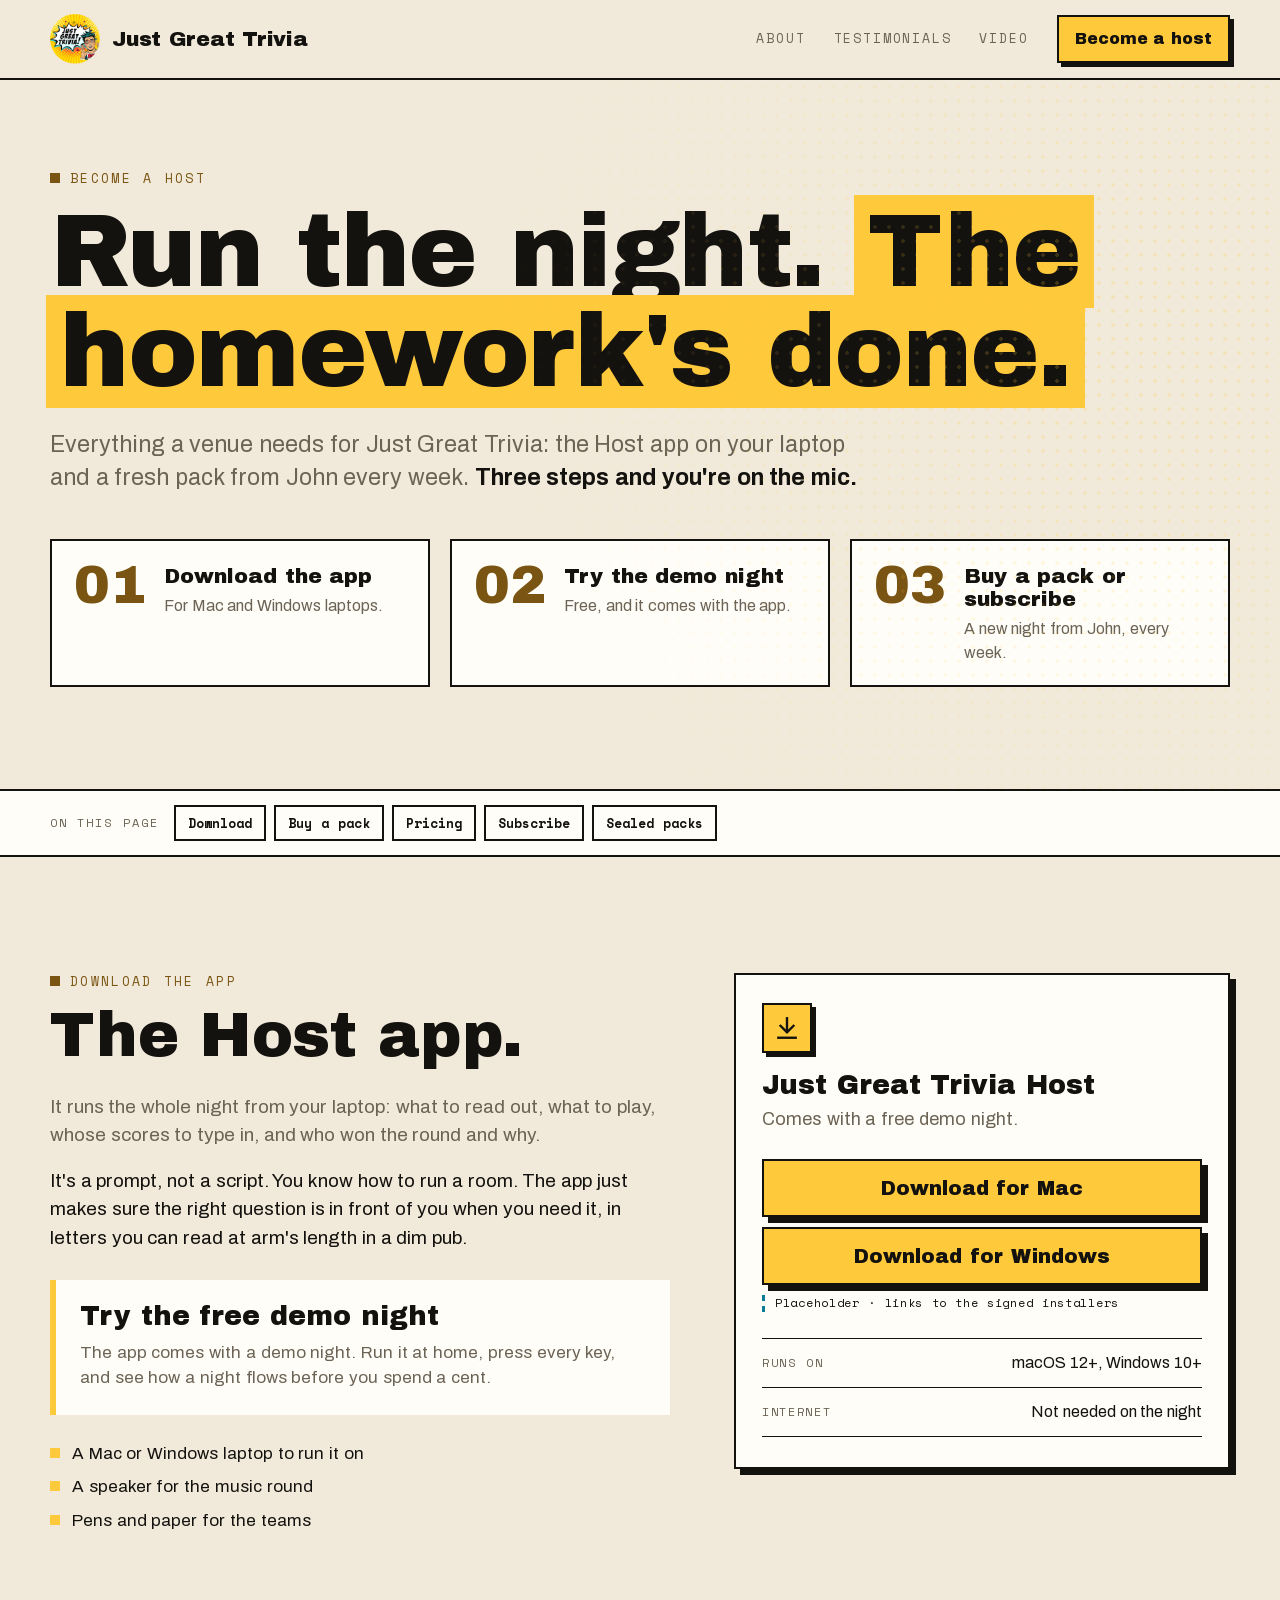
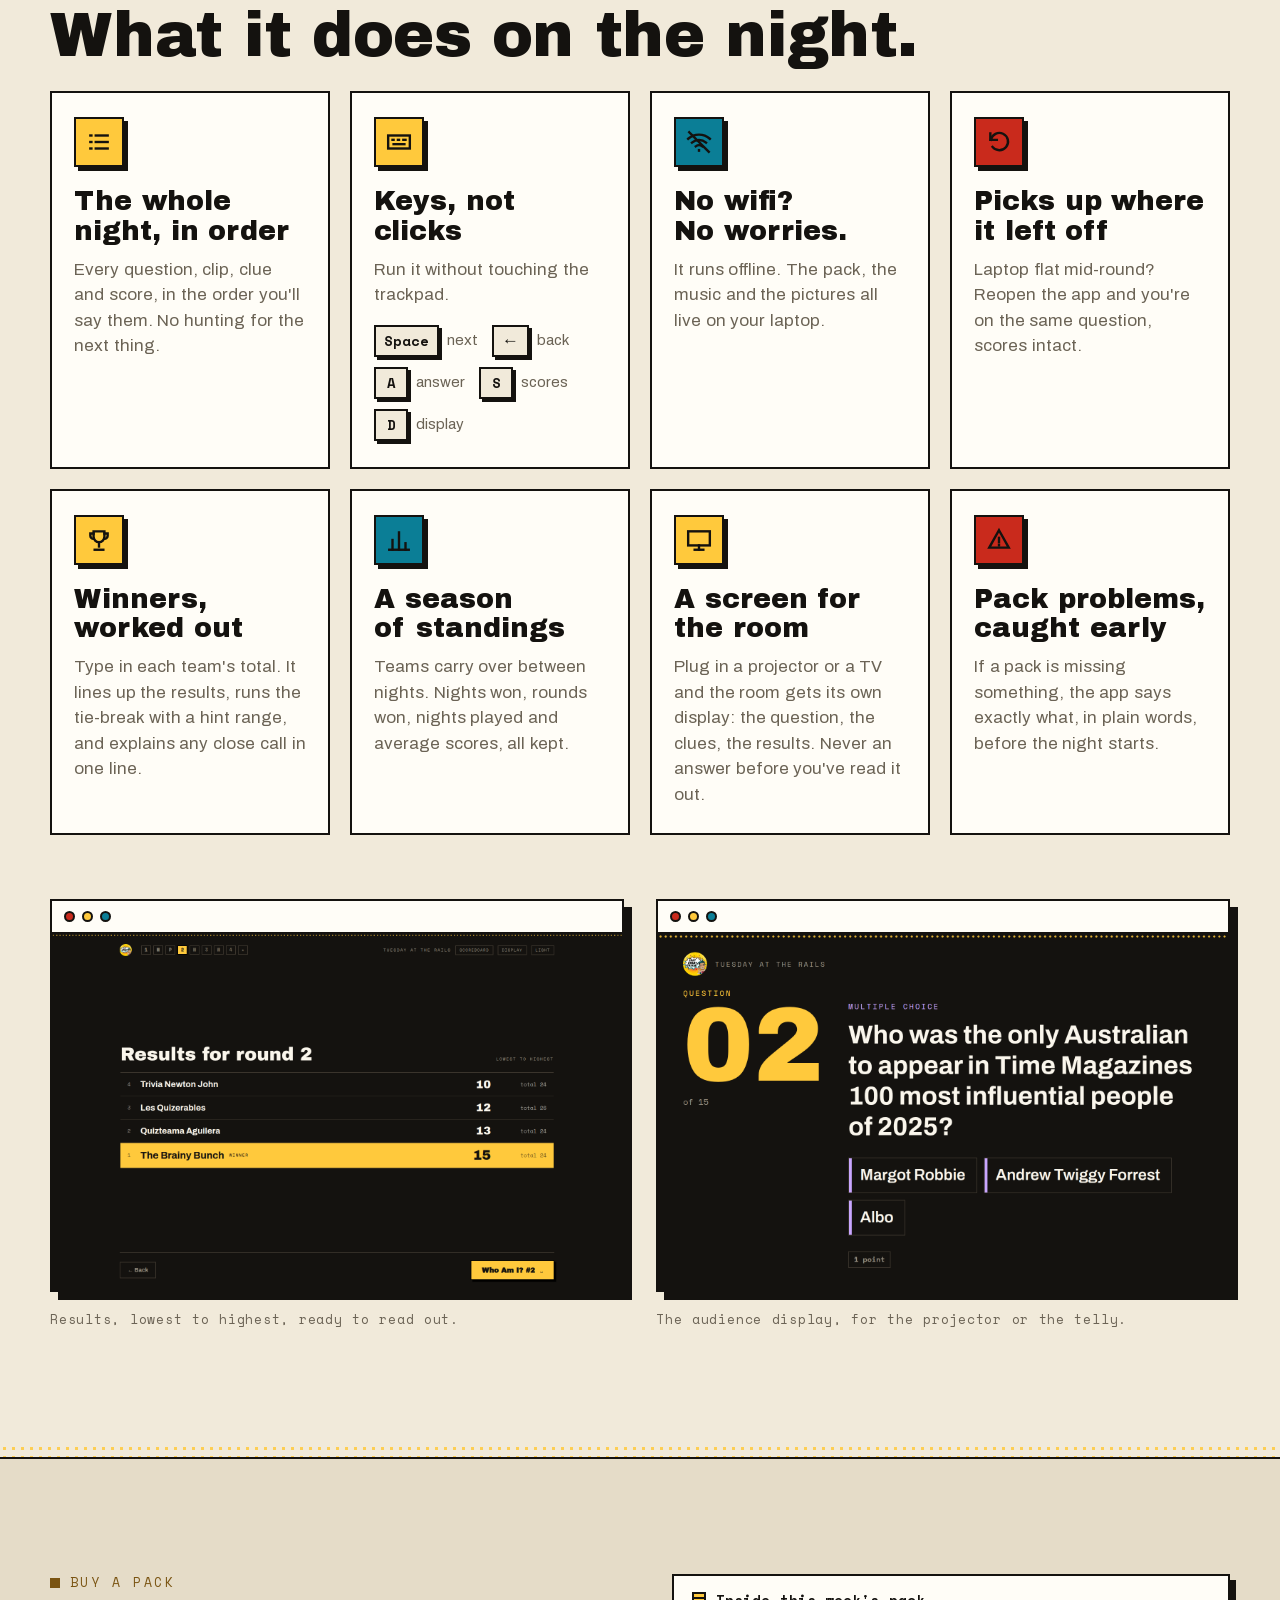
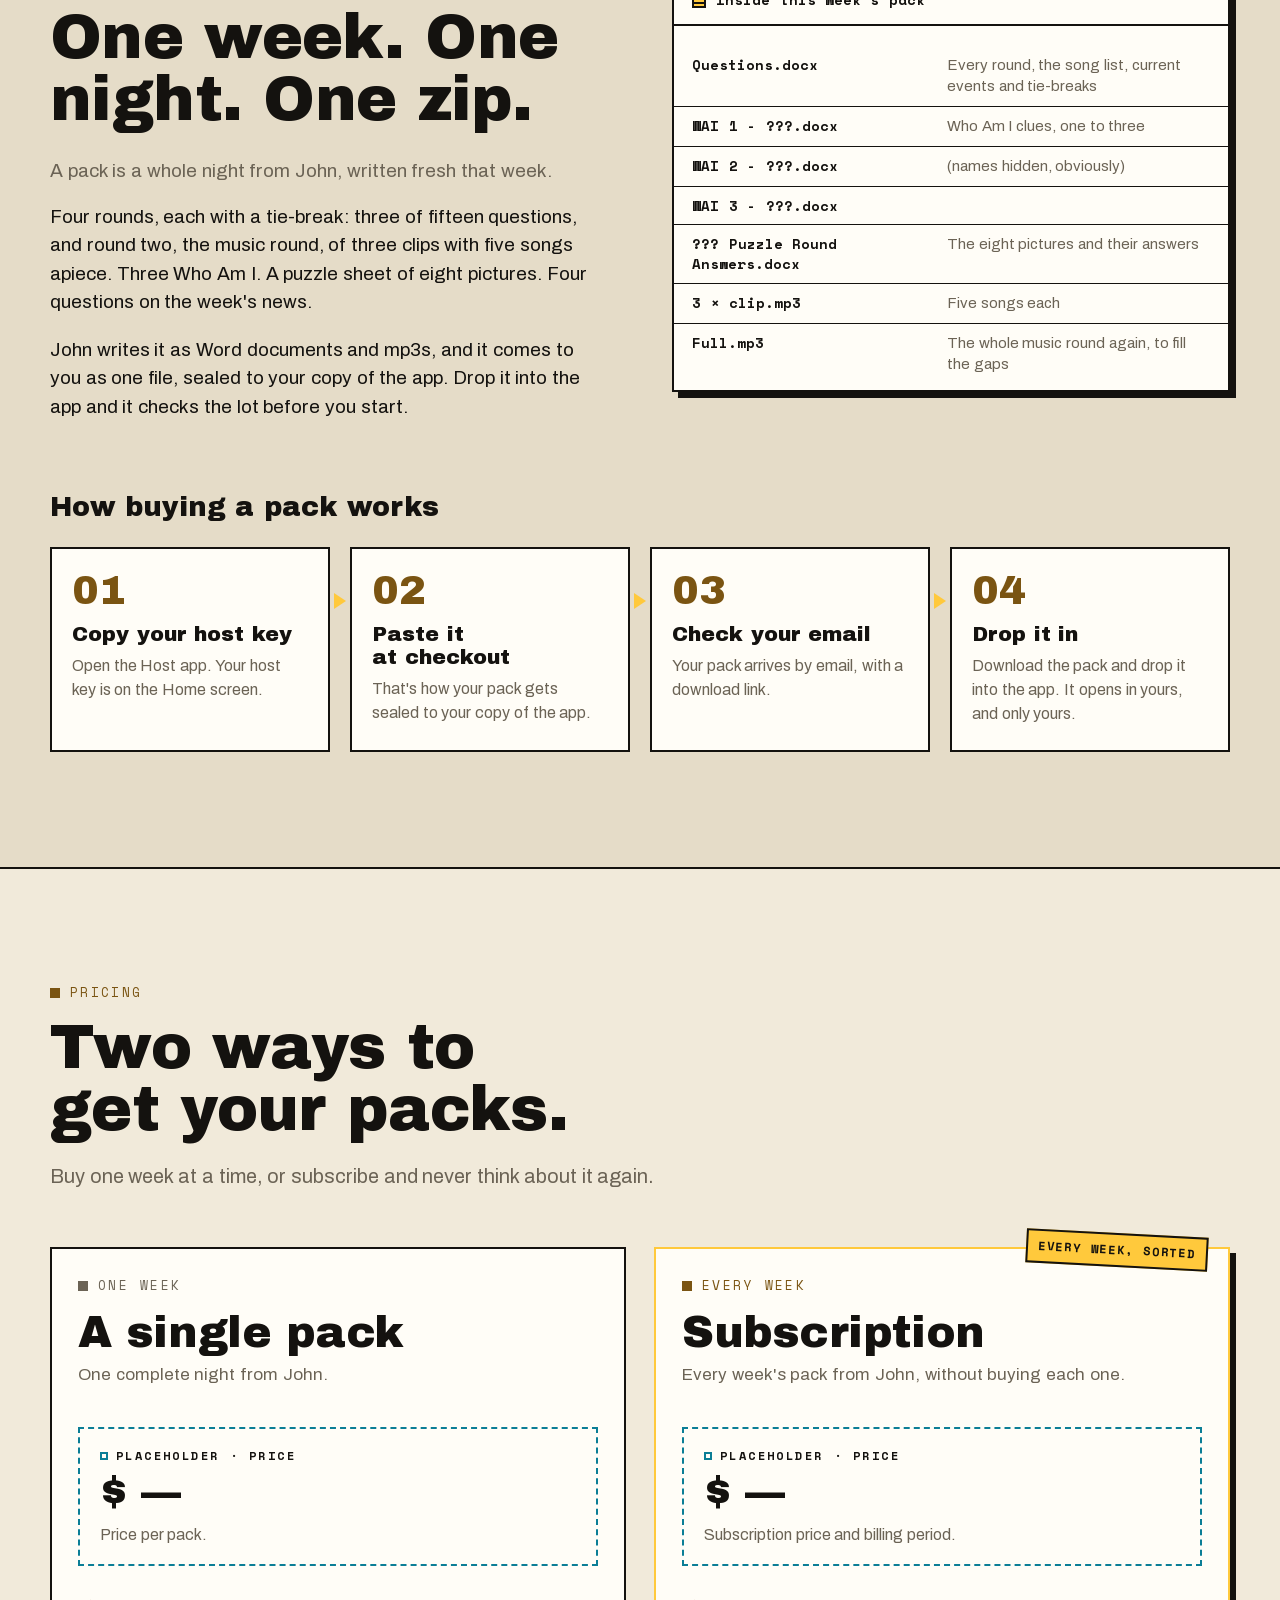
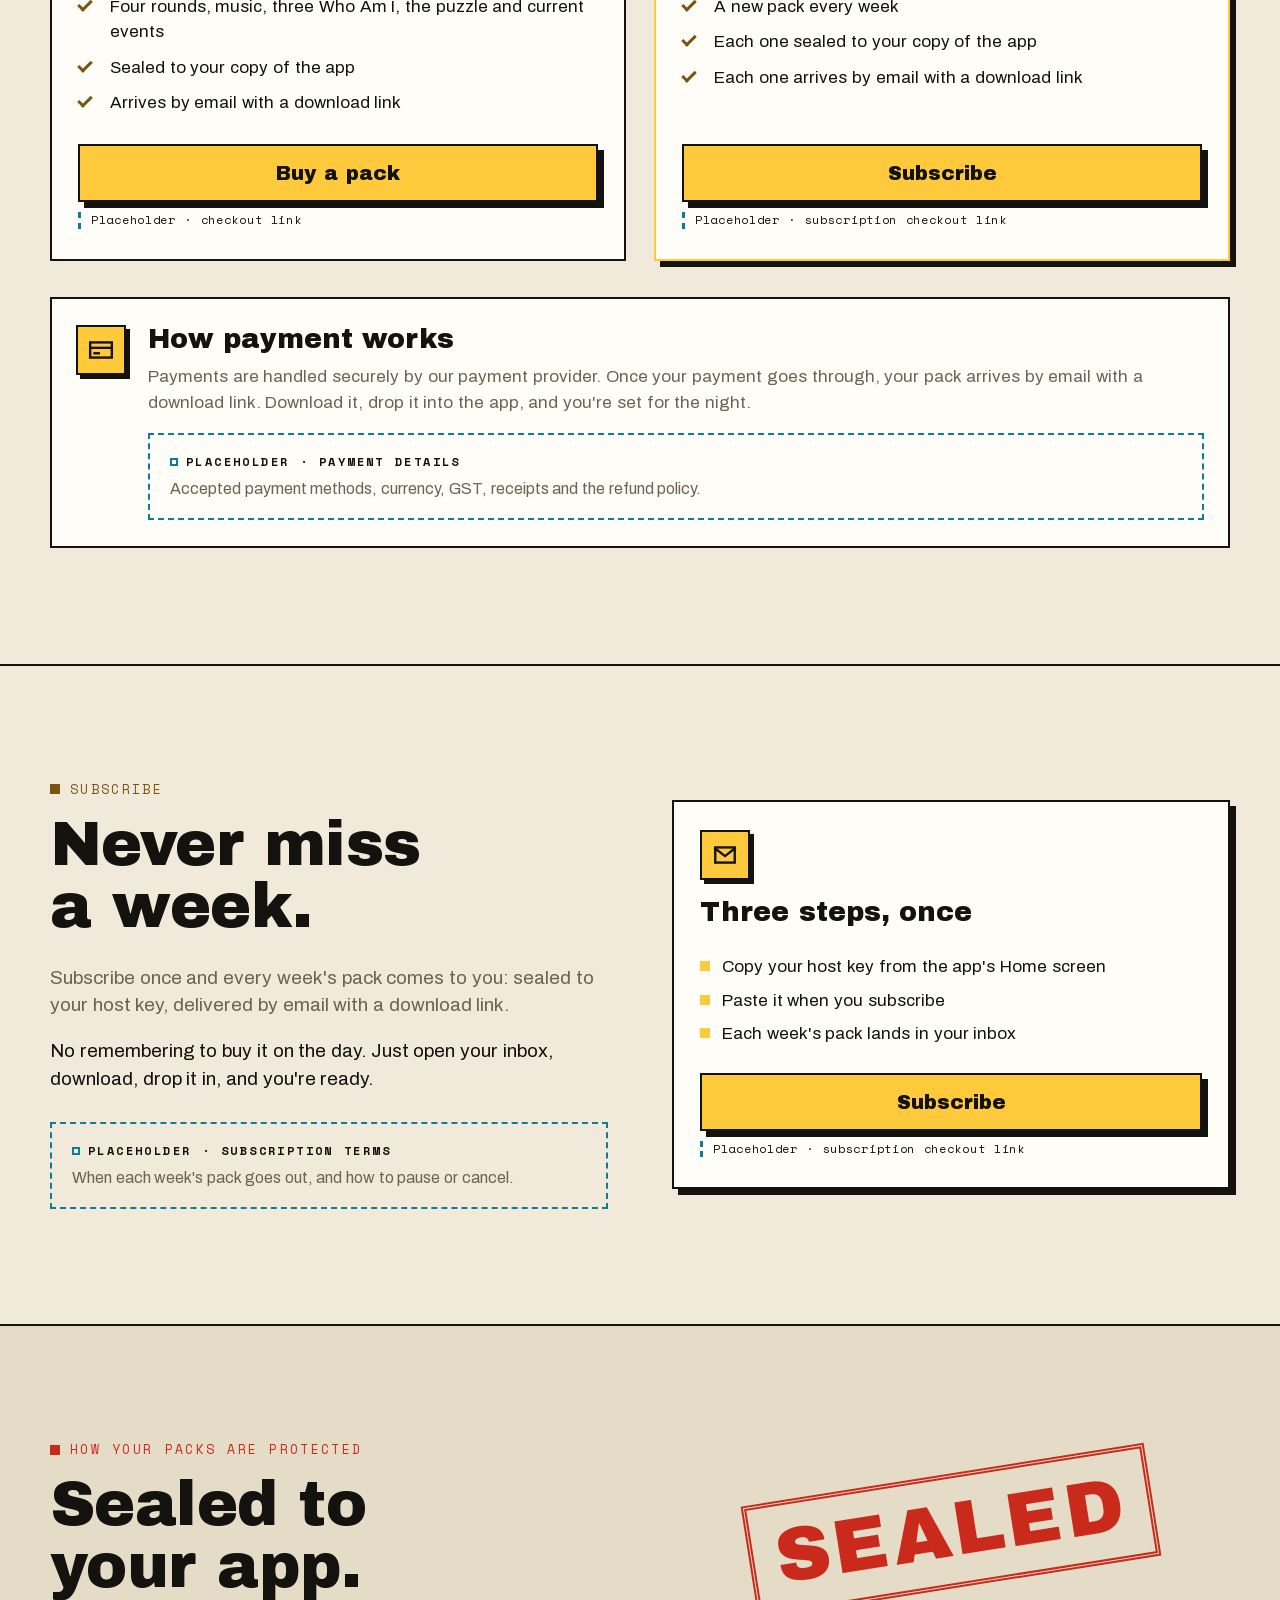
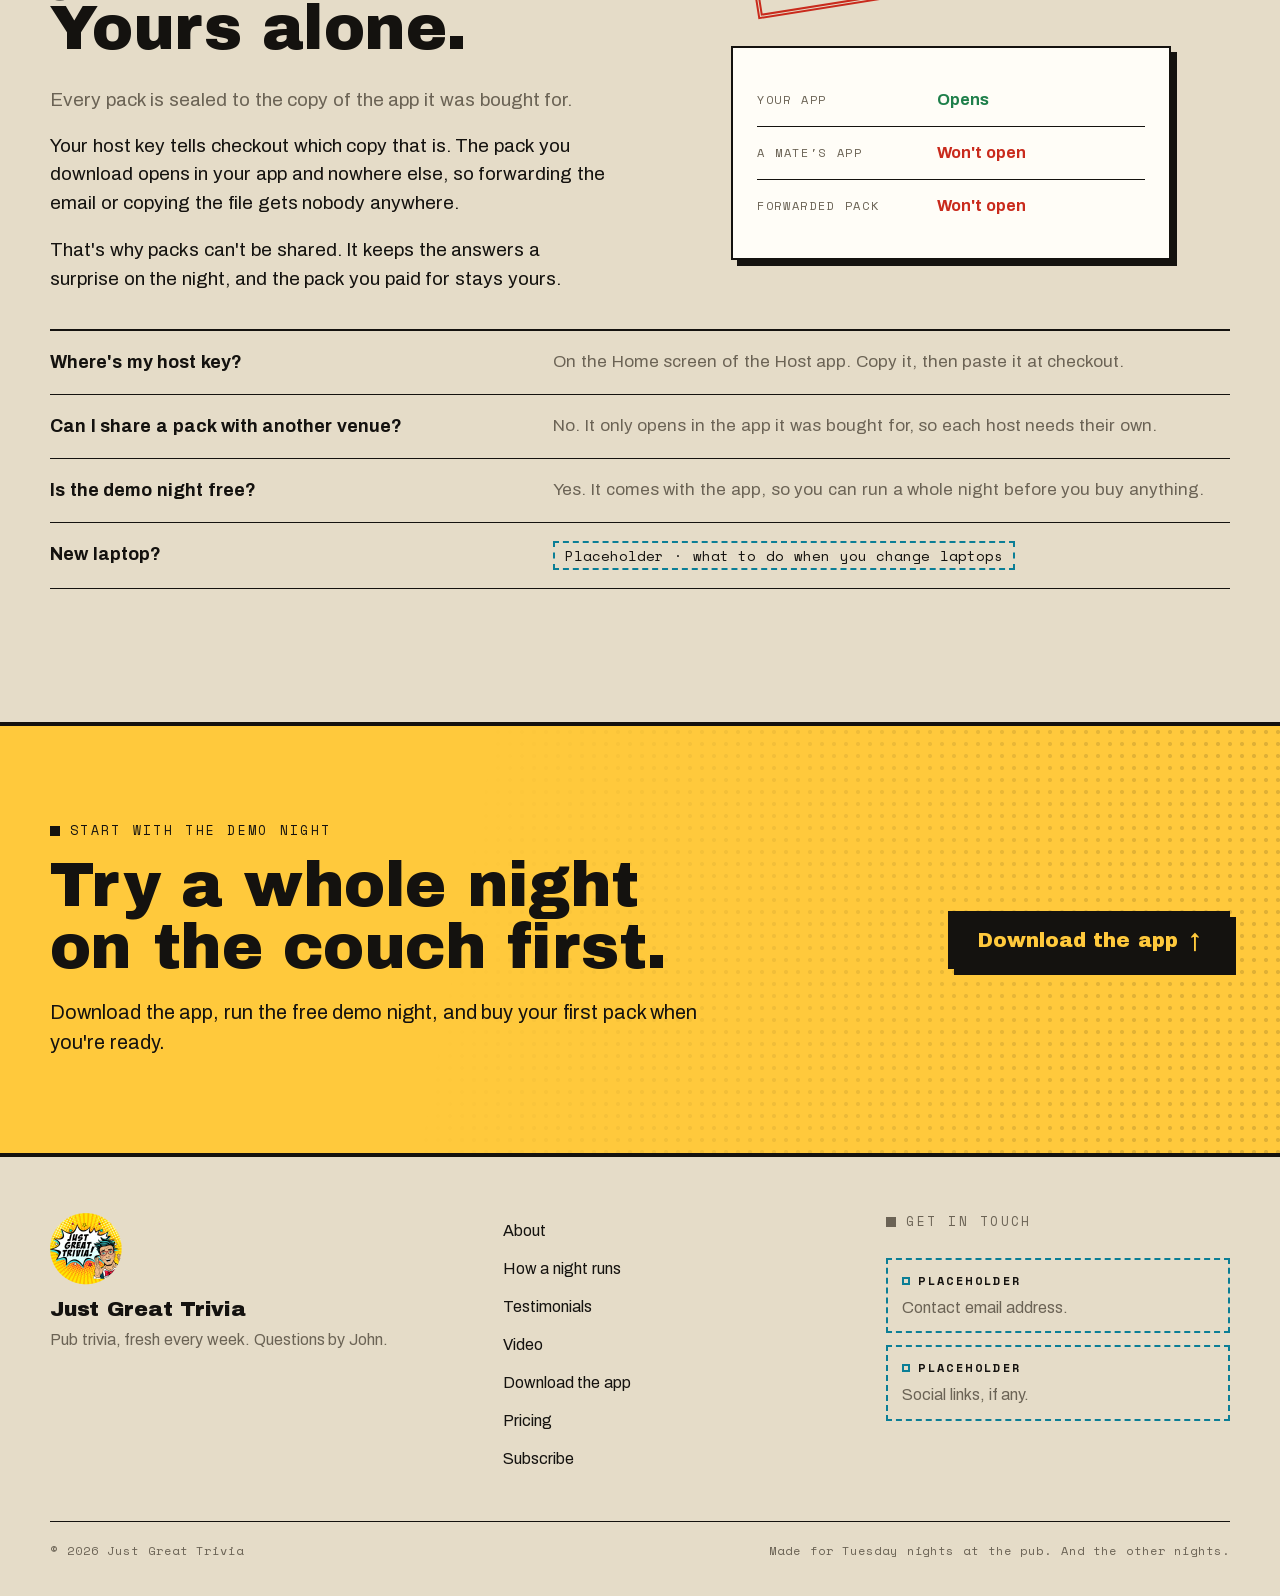
==== host/index.html @ de894f27 "Website preview from jgt-host 83c07eb" ====
<!doctype html>
<html lang="en-AU">
<head>
  <meta charset="utf-8">
  <meta name="viewport" content="width=device-width, initial-scale=1">
  <title>Become a host · Just Great Trivia</title>
  <meta name="description" content="Run Just Great Trivia at your venue. Download the Host app, try the free demo night, then buy a weekly pack or subscribe. Packs are sealed to your copy of the app.">
  <meta name="color-scheme" content="dark light">
  <meta name="theme-color" content="#14120F" media="(prefers-color-scheme: dark)">
  <meta name="theme-color" content="#F1EADA" media="(prefers-color-scheme: light)">
  <link rel="icon" href="/assets/favicon-32.png" type="image/png" sizes="32x32">
  <link rel="apple-touch-icon" href="/assets/apple-touch-icon.png">
  <link rel="preload" href="/assets/fonts/ArchivoBlack-400.woff2" as="font" type="font/woff2" crossorigin>
  <link rel="preload" href="/assets/fonts/Archivo-var.woff2" as="font" type="font/woff2" crossorigin>
  <link rel="stylesheet" href="/assets/site.css?v=1">
  <script src="/assets/site.js?v=1"></script>
  <!-- PLACEHOLDER: domain. Once the site has a domain, add <link rel="canonical" href="https://DOMAIN/host/"> and <meta property="og:url" content="https://DOMAIN/host/">, and make og:image an absolute URL. -->
  <meta property="og:type" content="website">
  <meta property="og:site_name" content="Just Great Trivia">
  <meta property="og:locale" content="en_AU">
  <meta property="og:title" content="Become a host · Just Great Trivia">
  <meta property="og:description" content="Download the Host app, try the free demo night, then buy a weekly pack or subscribe.">
  <meta property="og:image" content="/assets/og-card.png">
  <meta property="og:image:width" content="1200">
  <meta property="og:image:height" content="630">
  <meta property="og:image:alt" content="The Just Great Trivia roundel beside the words: Pub trivia, fresh every week.">
  <meta name="twitter:card" content="summary_large_image">
</head>
<body>
  <a class="skip" href="#main">Skip to content</a>

  <header class="site-header">
    <div class="wrap header-inner">
      <a class="brand" href="/" aria-label="Just Great Trivia, home">
        <img src="/assets/jgt-logo-144.png" width="50" height="50" alt="">
        <span class="brand__word">Just Great Trivia</span>
      </a>
      <button class="nav-toggle" type="button" aria-expanded="false" aria-controls="site-nav">
        <span class="nav-toggle__bars" aria-hidden="true"><span></span><span></span><span></span></span>
        Menu
      </button>
      <nav id="site-nav" class="site-nav" aria-label="Main">
        <ul>
          <li><a href="/#about">About</a></li>
          <li><a href="/#testimonials">Testimonials</a></li>
          <li><a href="/#video">Video</a></li>
          <li><a class="nav-cta" href="/host/" aria-current="page">Become a host</a></li>
        </ul>
      </nav>
    </div>
  </header>

  <main id="main">

    <!-- ── Hero ─────────────────────────────────────────────────────────────── -->
    <section class="hero" aria-labelledby="hero-title">
      <div class="wrap">
        <p class="kicker kicker--accent">Become a host</p>
        <h1 class="h1" id="hero-title">Run the night. <span class="hl">The homework's done.</span></h1>
        <p class="lede">Everything a venue needs for Just Great Trivia: the Host app on your laptop and a fresh pack from John every week. <strong>Three steps and you're on the mic.</strong></p>
        <ol class="steps">
          <li><a href="#download"><span class="steps__n" aria-hidden="true">01</span><span class="steps__t">Download the app</span><span class="steps__d">For Mac and Windows laptops.</span></a></li>
          <li><a href="#demo"><span class="steps__n" aria-hidden="true">02</span><span class="steps__t">Try the demo night</span><span class="steps__d">Free, and it comes with the app.</span></a></li>
          <li><a href="#buy"><span class="steps__n" aria-hidden="true">03</span><span class="steps__t">Buy a pack or subscribe</span><span class="steps__d">A new night from John, every week.</span></a></li>
        </ol>
      </div>
    </section>

    <nav class="subnav" aria-label="On this page">
      <div class="wrap">
        <ul>
          <li aria-hidden="true">On this page</li>
          <li><a href="#download">Download</a></li>
          <li><a href="#buy">Buy a pack</a></li>
          <li><a href="#pricing">Pricing</a></li>
          <li><a href="#subscribe">Subscribe</a></li>
          <li><a href="#protected">Sealed packs</a></li>
        </ul>
      </div>
    </nav>

    <!-- ── Download the app ─────────────────────────────────────────────────── -->
    <section class="section" id="download" aria-labelledby="download-title">
      <div class="wrap">
        <div class="split split--wide-left">
          <div>
            <p class="kicker kicker--accent">Download the app</p>
            <h2 class="h2" id="download-title">The Host app.</h2>
            <div class="prose">
              <p class="lede">It runs the whole night from your laptop: what to read out, what to play, whose scores to type in, and who won the round and why.</p>
              <p>It's a prompt, not a script. You know how to run a room. The app just makes sure the right question is in front of you when you need it, in letters you can read at arm's length in a dim pub.</p>
            </div>
            <div class="demo" id="demo">
              <h3 class="h3">Try the free demo night</h3>
              <p>The app comes with a demo night. Run it at home, press every key, and see how a night flows before you spend a cent.</p>
            </div>
            <ul class="needs" aria-label="What you'll need">
              <li>A Mac or Windows laptop to run it on</li>
              <li>A speaker for the music round</li>
              <li>Pens and paper for the teams</li>
            </ul>
          </div>

          <div class="dl-card frame frame--shadow">
            <span class="icon" aria-hidden="true"><svg viewBox="0 0 24 24"><path d="M12 3v12"/><path d="M6 10l6 6 6-6"/><path d="M4 21h16"/></svg></span>
            <h3 class="h3">Just Great Trivia Host</h3>
            <p class="muted">Comes with a free demo night.</p>
            <!-- PLACEHOLDER: download links. Point to the signed installers once they exist (follow-up issue #10). -->
            <div class="pending pending--block">
              <a class="btn btn--primary btn--block" href="#">Download for Mac</a>
              <a class="btn btn--primary btn--block" href="#">Download for Windows</a>
              <p class="pending__note">Placeholder · links to the signed installers</p>
            </div>
            <ul class="dl-meta">
              <li><span>Runs on</span><span>macOS 12+, Windows 10+</span></li>
              <li><span>Internet</span><span>Not needed on the night</span></li>
            </ul>
          </div>
        </div>

        <h3 class="h2 flow-title">What it does on the night.</h3>
        <ul class="cards">
          <li class="card">
            <span class="icon" aria-hidden="true"><svg viewBox="0 0 24 24"><path d="M9 6h11"/><path d="M9 12h11"/><path d="M9 18h11"/><path d="M4 6h1"/><path d="M4 12h1"/><path d="M4 18h1"/></svg></span>
            <h4 class="h3">The whole night, in order</h4>
            <p>Every question, clip, clue and score, in the order you'll say them. No hunting for the next thing.</p>
          </li>
          <li class="card">
            <span class="icon" aria-hidden="true"><svg viewBox="0 0 24 24"><rect x="2" y="6" width="20" height="12"/><path d="M6 10h1"/><path d="M11 10h1"/><path d="M16 10h2"/><path d="M7 14h10"/></svg></span>
            <h4 class="h3">Keys, not clicks</h4>
            <p>Run it without touching the trackpad.</p>
            <div class="keys">
              <span class="key"><kbd>Space</kbd> next</span>
              <span class="key"><kbd class="glyph">←</kbd> back</span>
              <span class="key"><kbd>A</kbd> answer</span>
              <span class="key"><kbd>S</kbd> scores</span>
              <span class="key"><kbd>D</kbd> display</span>
            </div>
          </li>
          <li class="card">
            <span class="icon icon--cool" aria-hidden="true"><svg viewBox="0 0 24 24"><path d="M2 9a15 15 0 0 1 20 0"/><path d="M5.5 12.5a10 10 0 0 1 13 0"/><path d="M9 16a5 5 0 0 1 6 0"/><path d="M12 19.5v.5"/><path d="M3 3l18 18"/></svg></span>
            <h4 class="h3">No wifi? No worries.</h4>
            <p>It runs offline. The pack, the music and the pictures all live on your laptop.</p>
          </li>
          <li class="card">
            <span class="icon icon--alarm" aria-hidden="true"><svg viewBox="0 0 24 24"><path d="M4 4v6h6"/><path d="M4.5 10A8 8 0 1 1 6 16.5"/></svg></span>
            <h4 class="h3">Picks up where it left off</h4>
            <p>Laptop flat mid-round? Reopen the app and you're on the same question, scores intact.</p>
          </li>
          <li class="card">
            <span class="icon" aria-hidden="true"><svg viewBox="0 0 24 24"><path d="M7 4h10v5a5 5 0 0 1-10 0V4z"/><path d="M7 6H4v2a3 3 0 0 0 3 3"/><path d="M17 6h3v2a3 3 0 0 1-3 3"/><path d="M12 14v4"/><path d="M8 21h8"/></svg></span>
            <h4 class="h3">Winners, worked out</h4>
            <p>Type in each team's total. It lines up the results, runs the tie-break with a hint range, and explains any close call in one line.</p>
          </li>
          <li class="card">
            <span class="icon icon--cool" aria-hidden="true"><svg viewBox="0 0 24 24"><path d="M3 21h18"/><path d="M6 21V12"/><path d="M12 21V5"/><path d="M18 21v-6"/></svg></span>
            <h4 class="h3">A season of standings</h4>
            <p>Teams carry over between nights. Nights won, rounds won, nights played and average scores, all kept.</p>
          </li>
          <li class="card">
            <span class="icon" aria-hidden="true"><svg viewBox="0 0 24 24"><rect x="2" y="4" width="20" height="13"/><path d="M8 21h8"/><path d="M12 17v4"/></svg></span>
            <h4 class="h3">A screen for the room</h4>
            <p>Plug in a projector or a TV and the room gets its own display: the question, the clues, the results. Never an answer before you've read it out.</p>
          </li>
          <li class="card">
            <span class="icon icon--alarm" aria-hidden="true"><svg viewBox="0 0 24 24"><path d="M12 3l9 16H3L12 3z"/><path d="M12 10v4"/><path d="M12 16.5v.5"/></svg></span>
            <h4 class="h3">Pack problems, caught early</h4>
            <p>If a pack is missing something, the app says exactly what, in plain words, before the night starts.</p>
          </li>
        </ul>

        <div class="shots">
          <figure class="shot">
            <div class="window">
              <div class="window__bar" aria-hidden="true"><span></span><span></span><span></span></div>
              <img src="/assets/screens/results.png" width="1600" height="1000" loading="lazy" alt="The Host app's results screen: every team from lowest score to highest, with the round winner highlighted.">
            </div>
            <figcaption>Results, lowest to highest, ready to read out.</figcaption>
          </figure>
          <figure class="shot">
            <div class="window">
              <div class="window__bar" aria-hidden="true"><span></span><span></span><span></span></div>
              <img src="/assets/screens/audience.png" width="1600" height="1000" loading="lazy" alt="The audience display showing a multiple-choice question to the room, with no answer on screen.">
            </div>
            <figcaption>The audience display, for the projector or the telly.</figcaption>
          </figure>
        </div>
      </div>
    </section>

    <div class="halftone" aria-hidden="true"></div>

    <!-- ── Buy a pack ───────────────────────────────────────────────────────── -->
    <section class="section section--sunk" id="buy" aria-labelledby="buy-title">
      <div class="wrap">
        <div class="split">
          <div>
            <p class="kicker kicker--accent">Buy a pack</p>
            <h2 class="h2" id="buy-title">One week. One night. One zip.</h2>
            <div class="prose">
              <p class="lede">A pack is a whole night from John, written fresh that week.</p>
              <p>Four rounds, each with a tie-break: three of fifteen questions, and round two, the music round, of three clips with five songs apiece. Three Who Am I. A puzzle sheet of eight pictures. Four questions on the week's news.</p>
              <p>John writes it as Word documents and mp3s, and it comes to you as one file, sealed to your copy of the app. Drop it into the app and it checks the lot before you start.</p>
            </div>
          </div>
          <div class="zip frame frame--shadow" role="group" aria-label="What's in a pack">
            <p class="zip__head">Inside this week's pack</p>
            <ul>
              <li><span>Questions.docx</span><span>Every round, the song list, current events and tie-breaks</span></li>
              <li><span>WAI 1 - ???.docx</span><span>Who Am I clues, one to three</span></li>
              <li><span>WAI 2 - ???.docx</span><span>(names hidden, obviously)</span></li>
              <li><span>WAI 3 - ???.docx</span><span></span></li>
              <li><span>??? Puzzle Round Answers.docx</span><span>The eight pictures and their answers</span></li>
              <li><span>3 × clip.mp3</span><span>Five songs each</span></li>
              <li><span>Full.mp3</span><span>The whole music round again, to fill the gaps</span></li>
            </ul>
          </div>
        </div>

        <h3 class="h3 flow-title" id="how-buying-works">How buying a pack works</h3>
        <ol class="flow" aria-labelledby="how-buying-works">
          <li>
            <span class="flow__n" aria-hidden="true">01</span>
            <h4 class="h3">Copy your host key</h4>
            <p>Open the Host app. Your host key is on the Home screen.</p>
          </li>
          <li>
            <span class="flow__n" aria-hidden="true">02</span>
            <h4 class="h3">Paste it at checkout</h4>
            <p>That's how your pack gets sealed to your copy of the app.</p>
          </li>
          <li>
            <span class="flow__n" aria-hidden="true">03</span>
            <h4 class="h3">Check your email</h4>
            <p>Your pack arrives by email, with a download link.</p>
          </li>
          <li>
            <span class="flow__n" aria-hidden="true">04</span>
            <h4 class="h3">Drop it in</h4>
            <p>Download the pack and drop it into the app. It opens in yours, and only yours.</p>
          </li>
        </ol>
      </div>
    </section>

    <!-- ── Pricing ──────────────────────────────────────────────────────────── -->
    <section class="section" id="pricing" aria-labelledby="pricing-title">
      <div class="wrap">
        <div class="section__head">
          <p class="kicker kicker--accent">Pricing</p>
          <h2 class="h2" id="pricing-title">Two ways to get your packs.</h2>
          <p>Buy one week at a time, or subscribe and never think about it again.</p>
        </div>

        <div class="prices">
          <article class="price frame" aria-labelledby="price-single">
            <p class="kicker">One week</p>
            <h3 class="h2" id="price-single">A single pack</h3>
            <p>One complete night from John.</p>
            <!-- PLACEHOLDER: price of a single pack (with currency, and whether it includes GST). -->
            <div class="ph">
              <p class="ph__kicker">Placeholder · price</p>
              <p class="price__amount">$ —</p>
              <p class="ph__text">Price per pack.</p>
            </div>
            <ul class="ticks">
              <li>Four rounds, music, three Who Am I, the puzzle and current events</li>
              <li>Sealed to your copy of the app</li>
              <li>Arrives by email with a download link</li>
            </ul>
            <!-- PLACEHOLDER: checkout link for a single pack (payments are follow-up issue #9). -->
            <div class="pending pending--block">
              <a class="btn btn--primary btn--block" href="#">Buy a pack</a>
              <p class="pending__note">Placeholder · checkout link</p>
            </div>
          </article>

          <article class="price price--feature frame" aria-labelledby="price-sub">
            <span class="tag">Every week, sorted</span>
            <p class="kicker kicker--accent">Every week</p>
            <h3 class="h2" id="price-sub">Subscription</h3>
            <p>Every week's pack from John, without buying each one.</p>
            <!-- PLACEHOLDER: subscription price and billing period (weekly, monthly…), with currency and GST. -->
            <div class="ph">
              <p class="ph__kicker">Placeholder · price</p>
              <p class="price__amount">$ —</p>
              <p class="ph__text">Subscription price and billing period.</p>
            </div>
            <ul class="ticks">
              <li>A new pack every week</li>
              <li>Each one sealed to your copy of the app</li>
              <li>Each one arrives by email with a download link</li>
            </ul>
            <!-- PLACEHOLDER: checkout link for the subscription (payments are follow-up issue #9). -->
            <div class="pending pending--block">
              <a class="btn btn--primary btn--block" href="#">Subscribe</a>
              <p class="pending__note">Placeholder · subscription checkout link</p>
            </div>
          </article>
        </div>

        <div class="payment frame">
          <span class="icon" aria-hidden="true"><svg viewBox="0 0 24 24"><rect x="2" y="5" width="20" height="14"/><path d="M2 10h20"/><path d="M6 15h4"/></svg></span>
          <div>
            <h3 class="h3">How payment works</h3>
            <p>Payments are handled securely by our payment provider. Once your payment goes through, your pack arrives by email with a download link. Download it, drop it into the app, and you're set for the night.</p>
            <!-- PLACEHOLDER: payment details. Accepted payment methods, currency, whether prices include GST, receipts, and the refund policy. -->
            <div class="ph">
              <p class="ph__kicker">Placeholder · payment details</p>
              <p class="ph__text">Accepted payment methods, currency, GST, receipts and the refund policy.</p>
            </div>
          </div>
        </div>
      </div>
    </section>

    <!-- ── Subscribe ────────────────────────────────────────────────────────── -->
    <section class="section section--rule" id="subscribe" aria-labelledby="subscribe-title">
      <div class="wrap">
        <div class="split split--center">
          <div>
            <p class="kicker kicker--accent">Subscribe</p>
            <h2 class="h2" id="subscribe-title">Never miss a week.</h2>
            <div class="prose">
              <p class="lede">Subscribe once and every week's pack comes to you: sealed to your host key, delivered by email with a download link.</p>
              <p>No remembering to buy it on the day. Just open your inbox, download, drop it in, and you're ready.</p>
            </div>
            <!-- PLACEHOLDER: subscription terms. When each week's pack goes out (day and time), and how to pause or cancel. -->
            <div class="ph">
              <p class="ph__kicker">Placeholder · subscription terms</p>
              <p class="ph__text">When each week's pack goes out, and how to pause or cancel.</p>
            </div>
          </div>
          <div class="frame frame--shadow dl-card">
            <span class="icon" aria-hidden="true"><svg viewBox="0 0 24 24"><rect x="3" y="5" width="18" height="14"/><path d="M3 6l9 7 9-7"/></svg></span>
            <h3 class="h3">Three steps, once</h3>
            <ul class="needs">
              <li>Copy your host key from the app's Home screen</li>
              <li>Paste it when you subscribe</li>
              <li>Each week's pack lands in your inbox</li>
            </ul>
            <!-- PLACEHOLDER: subscription checkout link (payments are follow-up issue #9). -->
            <div class="pending pending--block">
              <a class="btn btn--primary btn--block" href="#">Subscribe</a>
              <p class="pending__note">Placeholder · subscription checkout link</p>
            </div>
          </div>
        </div>
      </div>
    </section>

    <!-- ── How your packs are protected ─────────────────────────────────────── -->
    <section class="section section--sunk" id="protected" aria-labelledby="protected-title">
      <div class="wrap">
        <div class="split split--center">
          <div>
            <p class="kicker kicker--alarm">How your packs are protected</p>
            <h2 class="h2" id="protected-title">Sealed to your app. Yours alone.</h2>
            <div class="prose">
              <p class="lede">Every pack is sealed to the copy of the app it was bought for.</p>
              <p>Your host key tells checkout which copy that is. The pack you download opens in your app and nowhere else, so forwarding the email or copying the file gets nobody anywhere.</p>
              <p>That's why packs can't be shared. It keeps the answers a surprise on the night, and the pack you paid for stays yours.</p>
            </div>
          </div>
          <div class="seal">
            <p class="stamp" aria-hidden="true">Sealed</p>
            <div class="seal__card frame frame--shadow" role="group" aria-label="Where a sealed pack opens">
              <p class="seal__row"><b>Your app</b><span class="ok">Opens</span></p>
              <p class="seal__row"><b>A mate's app</b><span class="no">Won't open</span></p>
              <p class="seal__row"><b>Forwarded pack</b><span class="no">Won't open</span></p>
            </div>
          </div>
        </div>

        <dl class="faq">
          <div>
            <dt>Where's my host key?</dt>
            <dd>On the Home screen of the Host app. Copy it, then paste it at checkout.</dd>
          </div>
          <div>
            <dt>Can I share a pack with another venue?</dt>
            <dd>No. It only opens in the app it was bought for, so each host needs their own.</dd>
          </div>
          <div>
            <dt>Is the demo night free?</dt>
            <dd>Yes. It comes with the app, so you can run a whole night before you buy anything.</dd>
          </div>
          <div>
            <dt>New laptop?</dt>
            <dd>
              <!-- PLACEHOLDER: what a host does when they change laptops (moving to a new host key, re-downloading packs). -->
              <span class="ph ph--inline">Placeholder · what to do when you change laptops</span>
            </dd>
          </div>
        </dl>
      </div>
    </section>

    <!-- ── Call to action ───────────────────────────────────────────────────── -->
    <section class="cta" aria-labelledby="cta-title">
      <div class="wrap cta__inner">
        <div>
          <p class="kicker">Start with the demo night</p>
          <h2 class="h2" id="cta-title">Try a whole night on the couch first.</h2>
          <p>Download the app, run the free demo night, and buy your first pack when you're ready.</p>
        </div>
        <a class="btn btn--ink" href="#download">Download the app <span class="btn__arrow" aria-hidden="true">↑</span></a>
      </div>
    </section>

  </main>

  <footer class="site-footer">
    <div class="wrap footer-grid">
      <div class="footer-brand">
        <img src="/assets/jgt-logo-144.png" width="72" height="72" alt="">
        <p class="brand__word">Just Great Trivia</p>
        <p>Pub trivia, fresh every week. Questions by John.</p>
      </div>
      <nav aria-label="Footer">
        <ul>
          <li><a href="/#about">About</a></li>
          <li><a href="/#night">How a night runs</a></li>
          <li><a href="/#testimonials">Testimonials</a></li>
          <li><a href="/#video">Video</a></li>
          <li><a href="/host/#download">Download the app</a></li>
          <li><a href="/host/#pricing">Pricing</a></li>
          <li><a href="/host/#subscribe">Subscribe</a></li>
        </ul>
      </nav>
      <div class="footer-contact">
        <p class="kicker">Get in touch</p>
        <!-- PLACEHOLDER: contact email address. -->
        <div class="ph">
          <p class="ph__kicker">Placeholder</p>
          <p class="ph__text">Contact email address.</p>
        </div>
        <!-- PLACEHOLDER: social links (which networks, and the account URLs). -->
        <div class="ph">
          <p class="ph__kicker">Placeholder</p>
          <p class="ph__text">Social links, if any.</p>
        </div>
      </div>
    </div>
    <div class="wrap">
      <div class="footer-base">
        <p>© 2026 Just Great Trivia</p>
        <p>Made for Tuesday nights at the pub. And the other nights.</p>
      </div>
    </div>
  </footer>
</body>
</html>
---- assets/site.css ----
/* Just Great Trivia: site styles.
   Tokens mirror the Host app (src/renderer/styles/app.css) so the site and the app look like one thing.
   Dark by default; light follows the visitor's system setting. */

/* ── Fonts (self-hosted, no third-party requests) ───────────────────────────── */
@font-face { font-family: 'Archivo'; font-style: normal; font-weight: 400 700; font-display: swap; src: url('/assets/fonts/Archivo-var.woff2') format('woff2'); }
@font-face { font-family: 'Archivo Black'; font-style: normal; font-weight: 400; font-display: swap; src: url('/assets/fonts/ArchivoBlack-400.woff2') format('woff2'); }
@font-face { font-family: 'Space Mono'; font-style: normal; font-weight: 400; font-display: swap; src: url('/assets/fonts/SpaceMono-400.woff2') format('woff2'); }
@font-face { font-family: 'Space Mono'; font-style: normal; font-weight: 700; font-display: swap; src: url('/assets/fonts/SpaceMono-700.woff2') format('woff2'); }

/* ── Tokens ─────────────────────────────────────────────────────────────────── */
:root {
  --canvas: #14120F; --surface: #1E1B17; --sunk: #0E0C0A;
  --ink: #FAF6EC; --muted: #9A9284; --rule: #3A342C; --faint: #6E6658; --edge: #000000;
  --accent: #FFC93C; --accent-text: #FFC93C; --accent-ink: #14120F; --alarm: #FF5247; --cool: #4FD0E6;
  --fifty: #7BE0A4; --choice: #C9A6FF;
  --display: 'Archivo Black', 'Archivo', Impact, sans-serif;
  --body: 'Archivo', 'Helvetica Neue', Helvetica, Arial, sans-serif;
  --mono: 'Space Mono', 'SFMono-Regular', Menlo, monospace;

  /* Site-only aliases, still built from the app's tokens */
  --focus: var(--accent);
  --ph: var(--cool);              /* placeholder blocks */
  --ph-text: var(--cool);
  --burst-text: var(--canvas);

  --gutter: 40px;
  --wrap: 1180px;
  color-scheme: dark;
}
@media (prefers-color-scheme: light) {
  :root {
    --canvas: #F1EADA; --surface: #FFFDF7; --sunk: #E5DCC8;
    --ink: #14120F; --muted: #6B6355; --rule: #14120F; --faint: #8C8372; --edge: #14120F;
    --accent: #FFC93C; --accent-text: #7A5412; --accent-ink: #14120F; --alarm: #C92A1C; --cool: #0B7E96;
    --fifty: #1E7F4A; --choice: #6A3DB8;
    --focus: var(--accent-text);
    --ph-text: var(--ink);
    color-scheme: light;
  }
}
@media (max-width: 720px) { :root { --gutter: 16px; } }

/* ── Base ───────────────────────────────────────────────────────────────────── */
*, *::before, *::after { box-sizing: border-box; }
html { -webkit-text-size-adjust: 100%; text-size-adjust: 100%; scroll-behavior: smooth; }
body { margin: 0; background: var(--canvas); color: var(--ink); font-family: var(--body); font-size: 18px; line-height: 1.5; word-spacing: .04em; -webkit-font-smoothing: antialiased; }
body { min-height: 100vh; display: flex; flex-direction: column; }
main { flex: 1 0 auto; }
img, svg { display: block; max-width: 100%; height: auto; }
a { color: var(--accent-text); text-decoration-thickness: 2px; text-underline-offset: 3px; }
a:hover { color: var(--ink); }
:focus-visible { outline: 3px solid var(--focus); outline-offset: 3px; }
p { margin: 0 0 1em; }
p:last-child { margin-bottom: 0; }
h1, h2, h3, h4 { margin: 0; font-weight: 400; text-wrap: balance; }
ul, ol { margin: 0; padding: 0; }
[id] { scroll-margin-top: 20px; }
kbd { font-family: var(--mono); }
.visually-hidden { position: absolute !important; width: 1px; height: 1px; padding: 0; margin: -1px; overflow: hidden; clip: rect(0 0 0 0); white-space: nowrap; border: 0; }

@keyframes pop { from { opacity: 0; transform: scale(.6) rotate(-40deg); } }
@keyframes rise { from { opacity: 0; transform: translateY(10px); } }
@media (prefers-reduced-motion: reduce) {
  html { scroll-behavior: auto; }
  *, *::before, *::after { animation: none !important; transition: none !important; }
}

.wrap { max-width: calc(var(--wrap) + var(--gutter) * 2); margin-inline: auto; padding-inline: var(--gutter); }

.skip { position: absolute; left: var(--gutter); top: -200px; z-index: 50; background: var(--accent); color: var(--accent-ink); font-weight: 700; padding: 12px 16px; border: 2px solid var(--edge); text-decoration: none; }
.skip:focus { top: 12px; }

/* ── Type ───────────────────────────────────────────────────────────────────── */
.kicker { display: flex; align-items: center; gap: 10px; margin: 0 0 16px; font-family: var(--mono); font-size: 13px; line-height: 1.3; letter-spacing: .18em; text-transform: uppercase; color: var(--muted); }
.kicker::before { content: ''; width: 10px; height: 10px; flex: none; background: currentColor; }
.kicker--accent { color: var(--accent-text); }
.kicker--alarm { color: var(--alarm); }
.kicker--plain::before { display: none; }

.h1 { font-family: var(--display); font-size: clamp(46px, 8.6vw, 104px); line-height: .96; letter-spacing: -.015em; }
.h2 { font-family: var(--display); font-size: clamp(36px, 5.6vw, 62px); line-height: 1; letter-spacing: -.01em; }
.h3 { font-family: var(--display); font-size: clamp(22px, 2.3vw, 27px); line-height: 1.1; }
.lede { font-size: clamp(19px, 2vw, 23px); line-height: 1.45; color: var(--muted); max-width: 36em; }
.lede strong { color: var(--ink); font-weight: 700; }
.h1 + .lede { margin-top: 26px; }
.muted { color: var(--muted); }
.mono { font-family: var(--mono); }
.hl { background: var(--accent); color: var(--accent-ink); padding: 0 .14em; margin: 0 -.04em; -webkit-box-decoration-break: clone; box-decoration-break: clone; }

/* ── Buttons ────────────────────────────────────────────────────────────────── */
.actions { display: flex; flex-wrap: wrap; align-items: center; gap: 16px 20px; margin-top: 34px; }
.btn { display: inline-flex; align-items: center; justify-content: center; gap: 12px; min-height: 48px; padding: 13px 20px; border: 2px solid var(--rule); background: transparent; color: var(--ink); font-family: var(--body); font-weight: 700; font-size: 17px; line-height: 1.1; text-decoration: none; text-align: center; transition: transform .08s ease, box-shadow .08s ease, border-color .1s ease; }
.btn:hover { color: var(--ink); border-color: var(--accent); }
.btn--primary { font-family: var(--display); font-weight: 400; font-size: 20px; padding: 16px 28px; background: var(--accent); color: var(--accent-ink); border-color: var(--edge); box-shadow: 6px 6px 0 var(--edge); }
.btn--primary:hover { color: var(--accent-ink); border-color: var(--edge); transform: translate(3px, 3px); box-shadow: 3px 3px 0 var(--edge); }
.btn--ink { font-family: var(--display); font-weight: 400; font-size: 20px; padding: 16px 28px; background: var(--accent-ink); color: var(--accent); border-color: var(--accent-ink); box-shadow: 6px 6px 0 var(--edge); }
.btn--ink:hover { color: var(--accent); border-color: var(--accent-ink); transform: translate(3px, 3px); box-shadow: 3px 3px 0 var(--edge); }
.btn__arrow { font-family: var(--body); font-weight: 700; }
.btn--block { width: 100%; }

/* A button whose link is still to come: the real URL arrives with a follow-up */
.pending { display: grid; justify-items: start; gap: 10px; }
.pending--block { justify-items: stretch; }
.pending__note { font-family: var(--mono); font-size: 12px; line-height: 1.4; letter-spacing: .06em; color: var(--ph-text); border-left: 3px dashed var(--ph); padding-left: 10px; }

/* ── Frames, dots, placeholders ─────────────────────────────────────────────── */
.frame { border: 2px solid var(--rule); background: var(--surface); }
.frame--shadow { box-shadow: 6px 6px 0 var(--edge); }
.frame--accent { border-color: var(--accent); }
.halftone { height: 12px; background-image: radial-gradient(var(--accent) 1.6px, transparent 1.7px); background-size: 9px 9px; background-position: 0 -1px; opacity: .85; }

.ph { border: 2px dashed var(--ph); padding: 18px 20px; background: transparent; }
.ph .ph__kicker { display: flex; align-items: center; gap: 8px; margin: 0 0 6px; font-family: var(--mono); font-weight: 700; font-size: 12px; letter-spacing: .2em; text-transform: uppercase; color: var(--ph-text); }
.ph .ph__kicker::before { content: ''; width: 8px; height: 8px; flex: none; border: 2px solid var(--ph); }
.ph .ph__text { margin: 0; font-size: 16px; line-height: 1.45; color: var(--muted); }
.ph .ph__file { margin: 10px 0 0; font-family: var(--mono); font-size: 13px; color: var(--ink); overflow-wrap: anywhere; }
.ph--inline { display: inline-block; padding: 2px 10px; border-width: 2px; font-family: var(--mono); font-size: 14px; color: var(--ph-text); }

/* ── Header ─────────────────────────────────────────────────────────────────── */
.site-header { position: relative; z-index: 20; background: var(--canvas); border-bottom: 2px solid var(--rule); }
.header-inner { display: flex; flex-wrap: wrap; align-items: center; justify-content: space-between; gap: 12px 24px; min-height: 78px; padding-block: 12px; }
.brand { display: inline-flex; align-items: center; gap: 12px; color: var(--ink); text-decoration: none; }
.brand:hover { color: var(--ink); }
.brand img { width: 50px; height: 50px; }
.brand__word { font-family: var(--display); font-size: 21px; line-height: 1; letter-spacing: -.01em; }
.site-nav ul { list-style: none; display: flex; flex-wrap: wrap; align-items: center; gap: 4px; }
.site-nav a { display: inline-flex; align-items: center; min-height: 44px; padding: 8px 12px; font-family: var(--mono); font-size: 13px; letter-spacing: .14em; text-transform: uppercase; color: var(--muted); text-decoration: none; }
.site-nav a:hover { color: var(--ink); }
.site-nav a.nav-cta { margin-left: 12px; padding: 10px 16px; min-height: 0; font-family: var(--display); font-size: 16px; letter-spacing: 0; text-transform: none; background: var(--accent); color: var(--accent-ink); border: 2px solid var(--edge); box-shadow: 4px 4px 0 var(--edge); transition: transform .08s ease, box-shadow .08s ease; }
.site-nav a.nav-cta:hover { transform: translate(2px, 2px); box-shadow: 2px 2px 0 var(--edge); }
.site-nav a[aria-current="page"]:not(.nav-cta) { color: var(--accent-text); }
.nav-toggle { display: none; align-items: center; gap: 10px; min-height: 44px; padding: 8px 12px; background: transparent; color: var(--ink); border: 2px solid var(--rule); font-family: var(--mono); font-size: 13px; letter-spacing: .14em; text-transform: uppercase; cursor: pointer; }
.nav-toggle__bars { display: grid; gap: 4px; width: 18px; }
.nav-toggle__bars span { display: block; height: 2px; background: currentColor; }
.site-header[data-open="true"] .nav-toggle { border-color: var(--accent); }

@media (max-width: 880px) {
  .brand img { width: 42px; height: 42px; }
  .brand__word { font-size: 18px; }
  .js .header-inner { flex-wrap: nowrap; gap: 12px; }
  .js .nav-toggle { display: inline-flex; flex: none; }
  .js .site-nav { display: none; position: absolute; top: 100%; left: 0; right: 0; padding: 8px var(--gutter) 22px; background: var(--surface); border-bottom: 2px solid var(--rule); box-shadow: 0 6px 0 var(--edge); }
  .js .site-header[data-open="true"] .site-nav { display: block; }
  .js .site-nav ul { flex-direction: column; align-items: stretch; gap: 0; }
  .js .site-nav li { border-bottom: 1px solid var(--rule); }
  .js .site-nav li:last-child { border-bottom: 0; padding-top: 16px; }
  .js .site-nav a { width: 100%; padding: 14px 0; font-size: 14px; }
  .js .site-nav a.nav-cta { margin-left: 0; justify-content: center; padding: 14px 16px; font-size: 18px; }
  /* No JS: the menu simply wraps under the brand */
  html:not(.js) .site-nav { width: 100%; }
  html:not(.js) .site-nav a { padding-inline: 8px; font-size: 12px; }
}

/* ── Sections ───────────────────────────────────────────────────────────────── */
.section { padding-block: clamp(64px, 9vw, 116px); }
.section--rule { border-top: 2px solid var(--rule); }
.section--sunk { background: var(--sunk); border-block: 2px solid var(--rule); }
.section__head { max-width: 780px; margin-bottom: clamp(32px, 5vw, 56px); }
.section__head .h2 + p { margin-top: 20px; }
.section__head p:not(.kicker) { font-size: 20px; color: var(--muted); }
.split { display: grid; grid-template-columns: minmax(0, 1fr) minmax(0, 1fr); gap: clamp(32px, 5vw, 64px); align-items: start; }
.split--center { align-items: center; }
.split--wide-left { grid-template-columns: minmax(0, 1.25fr) minmax(0, 1fr); }
.h2 + .prose { margin-top: 26px; }
.prose p { font-size: 19px; }
.prose .lede { margin-bottom: 18px; }
.prose + .ph { margin-top: 28px; }
.about-cards { margin: clamp(48px, 7vw, 80px) 0 28px; }

/* ── Hero ───────────────────────────────────────────────────────────────────── */
.hero { position: relative; overflow: clip; padding-block: clamp(44px, 7vw, 92px) clamp(56px, 8vw, 104px); }
.hero::before { content: ''; position: absolute; inset: 0; pointer-events: none; background-image: radial-gradient(var(--accent) 1.8px, transparent 2px); background-size: 14px 14px; opacity: .22; -webkit-mask-image: radial-gradient(circle at 88% 36%, #000 0, transparent 52%); mask-image: radial-gradient(circle at 88% 36%, #000 0, transparent 52%); }
.hero__grid { position: relative; display: grid; grid-template-columns: minmax(0, 1.2fr) minmax(0, .8fr); gap: clamp(32px, 5vw, 72px); align-items: center; }
.hero__art { position: relative; justify-self: center; width: min(100%, 430px); padding: 10px 24px 24px 10px; }

.roundel { position: relative; }
.roundel::before { content: ''; position: absolute; inset: 0; border-radius: 50%; transform: translate(18px, 18px); background-image: radial-gradient(var(--alarm) 2.4px, transparent 2.6px); background-size: 10px 10px; }
.roundel img { position: relative; width: 100%; border-radius: 50%; animation: rise .4s ease-out both; }

.burst { position: absolute; top: -9%; left: -12%; width: clamp(112px, 34%, 150px); margin: 0; filter: drop-shadow(5px 5px 0 var(--edge)); transform: rotate(-14deg); animation: pop .45s .15s cubic-bezier(.2, 1.6, .5, 1) both; }
.burst span { display: grid; place-items: center; aspect-ratio: 1; padding: 18%; background: var(--alarm); color: var(--burst-text); font-family: var(--display); font-size: clamp(15px, 1.6vw, 19px); line-height: .98; text-align: center; clip-path: polygon(50.0% 0.0%, 56.8% 11.6%, 67.1% 3.0%, 69.5% 16.2%, 82.1% 11.7%, 79.9% 24.9%, 93.3% 25.0%, 86.6% 36.7%, 99.2% 41.3%, 89.0% 50.0%, 99.2% 58.7%, 86.6% 63.3%, 93.3% 75.0%, 79.9% 75.1%, 82.1% 88.3%, 69.5% 83.8%, 67.1% 97.0%, 56.8% 88.4%, 50.0% 100.0%, 43.2% 88.4%, 32.9% 97.0%, 30.5% 83.8%, 17.9% 88.3%, 20.1% 75.1%, 6.7% 75.0%, 13.4% 63.3%, 0.8% 58.7%, 11.0% 50.0%, 0.8% 41.3%, 13.4% 36.7%, 6.7% 25.0%, 20.1% 24.9%, 17.9% 11.7%, 30.5% 16.2%, 32.9% 3.0%, 43.2% 11.6%); }

/* ── The night in numbers ───────────────────────────────────────────────────── */
.tally { background: var(--surface); border-block: 2px solid var(--rule); }
.tally ul { list-style: none; display: grid; grid-template-columns: repeat(6, minmax(0, 1fr)); }
.tally li { padding: 24px 18px 22px; border-left: 1px solid var(--rule); }
.tally li:first-child { border-left: 0; padding-left: 0; }
.tally b { display: block; font-family: var(--display); font-weight: 400; font-size: clamp(36px, 4vw, 50px); line-height: 1; color: var(--accent-text); font-variant-numeric: tabular-nums; }
.tally span { display: block; margin-top: 8px; font-family: var(--mono); font-size: 12px; line-height: 1.35; letter-spacing: .12em; text-transform: uppercase; color: var(--muted); }

/* ── Cards and icons ────────────────────────────────────────────────────────── */
.cards { list-style: none; display: grid; grid-template-columns: repeat(auto-fit, minmax(250px, 1fr)); gap: 20px; }
.cards--4 { grid-template-columns: repeat(4, minmax(0, 1fr)); }
.card { position: relative; border: 2px solid var(--rule); background: var(--surface); padding: 24px 22px 26px; }
.card .h3 { margin: 20px 0 10px; }
.card p { font-size: 17px; color: var(--muted); }
.icon { display: grid; place-items: center; width: 50px; height: 50px; background: var(--accent); color: var(--accent-ink); border: 2px solid var(--edge); box-shadow: 4px 4px 0 var(--edge); }
.icon svg { width: 26px; height: 26px; fill: none; stroke: currentColor; stroke-width: 2.2; stroke-linecap: square; stroke-linejoin: miter; }
.icon--alarm { background: var(--alarm); }
.icon--cool { background: var(--cool); }

.keys { display: flex; flex-wrap: wrap; gap: 10px 14px; margin-top: 16px; }
.key { display: inline-flex; align-items: center; gap: 8px; font-size: 15px; color: var(--muted); }
kbd.glyph { font-family: var(--body); font-size: 17px; }
kbd { display: inline-grid; place-items: center; min-width: 34px; height: 32px; padding: 0 8px; font-weight: 700; font-size: 14px; color: var(--ink); background: var(--canvas); border: 2px solid var(--rule); box-shadow: 3px 3px 0 var(--edge); }

/* ── App window (screenshot slot) ───────────────────────────────────────────── */
.window { border: 2px solid var(--rule); background: var(--sunk); box-shadow: 8px 8px 0 var(--edge); }
.window__bar { display: flex; gap: 7px; padding: 10px 12px; border-bottom: 2px solid var(--rule); background: var(--surface); }
.window__bar span { width: 11px; height: 11px; border-radius: 50%; border: 2px solid var(--edge); }
.window__bar span:nth-child(1) { background: var(--alarm); }
.window__bar span:nth-child(2) { background: var(--accent); }
.window__bar span:nth-child(3) { background: var(--cool); }
.window img { width: 100%; aspect-ratio: 16 / 10; object-fit: cover; }
.window .ph { aspect-ratio: 16 / 10; margin: 14px; display: flex; flex-direction: column; justify-content: flex-end; background-image: repeating-linear-gradient(135deg, var(--surface) 0 8px, transparent 8px 16px); }
.shot figcaption { margin-top: 18px; font-family: var(--mono); font-size: 13px; letter-spacing: .06em; color: var(--muted); }
.shots { display: grid; grid-template-columns: minmax(0, 1fr) minmax(0, 1fr); gap: 32px; margin-top: clamp(40px, 6vw, 64px); }
figure { margin: 0; }

/* ── How a night runs ───────────────────────────────────────────────────────── */
.strip { list-style: none; display: flex; flex-wrap: wrap; gap: 6px; margin-bottom: 28px; }
.strip li { font-family: var(--mono); font-weight: 700; font-size: 13px; line-height: 1; padding: 7px 9px; border: 2px solid var(--rule); color: var(--muted); }
.strip li[data-tone="round"] { background: var(--accent); color: var(--accent-ink); border-color: var(--edge); }
.strip li[data-tone="shout"] { color: var(--alarm); border-color: var(--alarm); }
.strip li[data-tone="puzzle"] { color: var(--cool); border-color: var(--cool); }
.strip li[data-tone="final"] { color: var(--ink); border-color: var(--ink); }

.night-grid { display: grid; grid-template-columns: minmax(0, 1.35fr) minmax(0, 1fr); gap: clamp(32px, 5vw, 64px); align-items: start; }
.runsheet { list-style: none; border-bottom: 2px solid var(--rule); }
.slot { display: grid; grid-template-columns: 92px minmax(0, 1fr); gap: 20px; padding: 24px 0; border-top: 2px solid var(--rule); }
.slot__n { font-family: var(--display); font-size: 62px; line-height: .86; letter-spacing: -.02em; color: var(--accent-text); font-variant-numeric: tabular-nums; }
.slot[data-tone="shout"] .slot__n { color: var(--alarm); }
.slot[data-tone="puzzle"] .slot__n { color: var(--cool); }
.slot[data-tone="final"] .slot__n { color: var(--ink); }
.slot__title { font-family: var(--display); font-size: 26px; line-height: 1.1; }
.slot p { margin: 8px 0 0; font-size: 17px; color: var(--muted); }
.slot__tag { display: inline-block; margin-top: 12px; padding: 4px 8px; font-family: var(--mono); font-size: 12px; letter-spacing: .1em; text-transform: uppercase; color: var(--ink); border: 2px solid var(--rule); }
.between { margin-top: 22px; font-size: 17px; color: var(--muted); }

.aside-stack { display: grid; gap: 28px; position: sticky; top: 24px; }
.rules { padding: 26px 24px 28px; }
.rules .h3 { margin-bottom: 18px; }
.points { width: 100%; border-collapse: collapse; }
.points caption { text-align: left; }
.points th, .points td { padding: 12px 0; border-bottom: 1px solid var(--rule); vertical-align: baseline; text-align: left; font-weight: 400; }
.points th { font-size: 17px; font-weight: 600; }
.points th small { display: block; margin-top: 3px; font-size: 14px; font-weight: 400; color: var(--muted); }
.points td { text-align: right; font-family: var(--display); font-size: 28px; line-height: 1; color: var(--accent-text); font-variant-numeric: tabular-nums; padding-left: 16px; }
.points tr.max th, .points tr.max td { border-bottom: 0; }
.points tr.max td { color: var(--ink); }
.rules h4 { margin: 24px 0 8px; font-family: var(--mono); font-size: 12px; font-weight: 700; letter-spacing: .18em; text-transform: uppercase; color: var(--alarm); }
.rules p { font-size: 16px; color: var(--muted); }

.soon { padding: 22px 24px 24px; border: 2px solid var(--cool); }
.soon .kicker { color: var(--ph-text); margin-bottom: 12px; }
.soon ul { list-style: none; display: grid; gap: 14px; }
.soon li { font-size: 16px; color: var(--muted); }
.soon li strong { display: block; color: var(--ink); font-size: 17px; }

/* ── Testimonials ───────────────────────────────────────────────────────────── */
.quotes { list-style: none; display: grid; grid-template-columns: repeat(3, minmax(0, 1fr)); gap: 28px; }
.quote { position: relative; min-height: 190px; padding: 64px 24px 28px; margin-bottom: 16px; }
.quote::before { content: '\201C'; position: absolute; top: 4px; left: 18px; font-family: var(--display); font-size: 86px; line-height: 1; color: var(--accent-text); }
.quote::after { content: ''; position: absolute; left: 36px; bottom: -13px; width: 22px; height: 22px; background: var(--canvas); border-right: 2px dashed var(--ph); border-bottom: 2px dashed var(--ph); transform: rotate(45deg); }
.quote .ph__text { font-size: 18px; }

/* ── Video ──────────────────────────────────────────────────────────────────── */
.video { position: relative; max-width: 980px; }
.video::before { content: ''; position: absolute; inset: 0; transform: translate(14px, 14px); background-image: radial-gradient(var(--accent) 1.8px, transparent 2px); background-size: 10px 10px; }
.video__frame { position: relative; aspect-ratio: 16 / 9; border: 2px solid var(--rule); background: var(--sunk); overflow: hidden; }
.video__frame iframe { position: absolute; inset: 0; width: 100%; height: 100%; border: 0; }
.video__frame .ph { position: absolute; inset: 14px; display: flex; flex-direction: column; align-items: center; justify-content: center; text-align: center; gap: 4px; background-image: repeating-linear-gradient(135deg, var(--surface) 0 8px, transparent 8px 16px); }
.video__frame .ph__text { max-width: 34em; }
.play { display: grid; place-items: center; flex: none; width: 84px; height: 84px; margin-bottom: 18px; border-radius: 50%; background: var(--accent); border: 3px solid var(--edge); box-shadow: 5px 5px 0 var(--edge); }
.play::before { content: ''; margin-left: 6px; border-style: solid; border-width: 15px 0 15px 25px; border-color: transparent transparent transparent var(--accent-ink); }

/* ── Call to action band ────────────────────────────────────────────────────── */
.cta { position: relative; overflow: clip; background: var(--accent); color: var(--accent-ink); border-block: 2px solid var(--edge); }
.cta::before { content: ''; position: absolute; inset: 0; pointer-events: none; background-image: radial-gradient(var(--accent-ink) 2px, transparent 2.2px); background-size: 12px 12px; opacity: .13; -webkit-mask-image: linear-gradient(100deg, transparent 35%, #000 90%); mask-image: linear-gradient(100deg, transparent 35%, #000 90%); }
.cta__inner { position: relative; display: grid; grid-template-columns: minmax(0, 1fr) auto; gap: 32px 48px; align-items: center; padding-block: clamp(56px, 8vw, 96px); }
.cta .kicker { color: var(--accent-ink); }
.cta p:not(.kicker) { font-size: 20px; max-width: 34em; margin-top: 18px; }
.cta a:not(.btn) { color: var(--accent-ink); }
.cta :focus-visible { outline-color: var(--accent-ink); }

/* ── Host page ──────────────────────────────────────────────────────────────── */
.steps { list-style: none; display: grid; grid-template-columns: repeat(3, minmax(0, 1fr)); gap: 20px; margin-top: 44px; }
.steps a { display: grid; grid-template-columns: auto minmax(0, 1fr); align-content: start; column-gap: 18px; row-gap: 6px; height: 100%; padding: 20px 22px; border: 2px solid var(--rule); background: var(--surface); color: var(--ink); text-decoration: none; transition: transform .08s ease, box-shadow .08s ease, border-color .1s ease; }
.steps a:hover { color: var(--ink); border-color: var(--accent); box-shadow: 6px 6px 0 var(--edge); transform: translate(-2px, -2px); }
.steps__n { grid-row: span 2; font-family: var(--display); font-size: 54px; line-height: .9; color: var(--accent-text); font-variant-numeric: tabular-nums; }
.steps__t { font-family: var(--display); font-size: 21px; line-height: 1.1; padding-top: 4px; }
.steps__d { font-size: 16px; color: var(--muted); }

.subnav { border-block: 2px solid var(--rule); background: var(--surface); }
.subnav ul { list-style: none; display: flex; flex-wrap: wrap; align-items: center; gap: 8px; padding-block: 14px; }
.subnav li:first-child { margin-right: 8px; font-family: var(--mono); font-size: 12px; letter-spacing: .16em; text-transform: uppercase; color: var(--muted); }
.subnav a { display: inline-flex; align-items: center; min-height: 36px; padding: 6px 12px; font-family: var(--mono); font-weight: 700; font-size: 13px; color: var(--ink); border: 2px solid var(--rule); text-decoration: none; }
.subnav a:hover { border-color: var(--accent); color: var(--ink); }

.dl-card { padding: 28px 26px 30px; }
.dl-card .h3 { margin: 18px 0 6px; }
.dl-card .pending { margin-top: 26px; }
.dl-meta { list-style: none; margin-top: 26px; border-top: 1px solid var(--rule); }
.dl-meta li { display: flex; justify-content: space-between; gap: 16px; padding: 12px 0; border-bottom: 1px solid var(--rule); font-size: 16px; }
.dl-meta li span:first-child { font-family: var(--mono); font-size: 12px; letter-spacing: .14em; text-transform: uppercase; color: var(--muted); padding-top: 3px; }
.dl-meta li span:last-child { text-align: right; }

.demo { position: relative; margin-top: 28px; padding: 22px 24px 24px 24px; border-left: 6px solid var(--accent); background: var(--surface); }
.demo .h3 { margin-bottom: 8px; }
.demo p { font-size: 17px; color: var(--muted); }
.needs { list-style: none; display: grid; gap: 8px; margin-top: 26px; }
.needs li { display: flex; gap: 12px; align-items: baseline; font-size: 17px; }
.needs li::before { content: ''; width: 10px; height: 10px; flex: none; background: var(--accent); transform: translateY(-1px); }

.zip { font-family: var(--mono); font-size: 14px; line-height: 1.4; }
.zip__head { display: flex; align-items: center; gap: 10px; padding: 14px 18px; border-bottom: 2px solid var(--rule); font-weight: 700; }
.zip__head::before { content: ''; width: 14px; height: 16px; flex: none; background: repeating-linear-gradient(to bottom, var(--accent) 0 3px, var(--accent-ink) 3px 5px); border: 2px solid var(--edge); }
.zip ul { list-style: none; padding: 6px 0; }
.zip li { display: grid; grid-template-columns: minmax(0, 1fr) minmax(0, 1.1fr); gap: 16px; padding: 9px 18px; border-bottom: 1px solid var(--rule); }
.zip li:last-child { border-bottom: 0; }
.zip li span:first-child { color: var(--ink); font-weight: 700; overflow-wrap: anywhere; }
.zip li span:last-child { color: var(--muted); font-family: var(--body); font-size: 15px; }

.flow { list-style: none; display: grid; grid-template-columns: repeat(4, minmax(0, 1fr)); gap: 20px; counter-reset: flow; }
.flow li { position: relative; padding: 22px 20px 24px; border: 2px solid var(--rule); background: var(--surface); }
.flow li:not(:last-child)::after { content: ''; position: absolute; top: 44px; right: -18px; z-index: 1; border-style: solid; border-width: 8px 0 8px 12px; border-color: transparent transparent transparent var(--accent); }
.flow__n { display: block; font-family: var(--display); font-size: 40px; line-height: 1; color: var(--accent-text); font-variant-numeric: tabular-nums; }
.flow .h3 { margin: 12px 0 8px; font-size: 21px; }
.flow p { font-size: 16px; color: var(--muted); }
.flow-title { margin: clamp(48px, 7vw, 72px) 0 24px; }

.prices { display: grid; grid-template-columns: minmax(0, 1fr) minmax(0, 1fr); gap: 28px; align-items: stretch; }
.price { position: relative; display: flex; flex-direction: column; padding: 28px 26px 30px; }
.price--feature { border-color: var(--accent); box-shadow: 6px 6px 0 var(--edge); }
.price .h2 { font-size: clamp(32px, 4vw, 44px); margin-bottom: 8px; }
.price > p:not(.kicker) { color: var(--muted); font-size: 17px; }
.price .ph { margin: 22px 0 6px; }
.price__amount { margin: 8px 0 10px; font-family: var(--display); font-size: 40px; line-height: 1; color: var(--ph-text); }
.ticks { list-style: none; display: grid; gap: 10px; margin: 22px 0 28px; }
.ticks li { display: grid; grid-template-columns: 22px minmax(0, 1fr); gap: 10px; font-size: 17px; }
.ticks li::before { content: ''; width: 14px; height: 8px; margin-top: 6px; border-left: 3px solid var(--accent-text); border-bottom: 3px solid var(--accent-text); transform: rotate(-45deg); }
.price .pending { margin-top: auto; }
.tag { position: absolute; top: -16px; right: 20px; padding: 6px 10px; font-family: var(--mono); font-weight: 700; font-size: 12px; letter-spacing: .14em; text-transform: uppercase; background: var(--accent); color: var(--accent-ink); border: 2px solid var(--edge); transform: rotate(3deg); }

.payment { display: grid; grid-template-columns: auto minmax(0, 1fr); gap: 22px; align-items: start; margin-top: 36px; padding: 26px 24px; }
.payment .h3 { margin-bottom: 10px; }
.payment p { font-size: 17px; color: var(--muted); }
.payment .ph { margin-top: 18px; }

.seal { position: relative; display: grid; place-items: center; }
.stamp { display: inline-block; padding: 14px 22px; border: 5px double var(--alarm); color: var(--alarm); font-family: var(--display); font-size: clamp(40px, 7vw, 76px); line-height: 1; letter-spacing: .04em; text-transform: uppercase; transform: rotate(-9deg); }
.seal__card { width: 100%; max-width: 440px; padding: 26px 24px; margin-top: -18px; }
.seal__row { display: grid; grid-template-columns: 10.5em minmax(0, 1fr); align-items: center; gap: 12px; margin: 0; padding: 14px 0; border-bottom: 1px solid var(--rule); font-size: 16px; }
.seal__row:last-child { border-bottom: 0; }
.seal__row b { font-family: var(--mono); font-size: 12px; letter-spacing: .14em; text-transform: uppercase; color: var(--muted); font-weight: 400; }
.seal__row span.ok { color: var(--fifty); font-weight: 700; }
.seal__row span.no { color: var(--alarm); font-weight: 700; }

.faq { display: grid; gap: 0; margin-top: 36px; border-top: 2px solid var(--rule); }
.faq div { display: grid; grid-template-columns: minmax(0, 1fr) minmax(0, 1.4fr); gap: 20px; padding: 18px 0; border-bottom: 1px solid var(--rule); }
.faq dt { font-weight: 700; font-size: 18px; }
.faq dd { margin: 0; font-size: 17px; color: var(--muted); }

/* ── 404 ────────────────────────────────────────────────────────────────────── */
.lost { padding-block: clamp(56px, 10vw, 120px); }
.lost__grid { display: grid; grid-template-columns: auto minmax(0, 1fr); gap: clamp(28px, 5vw, 64px); align-items: start; }
.lost__num { margin: 0; font-family: var(--display); font-size: clamp(110px, 20vw, 220px); line-height: .82; letter-spacing: -.03em; color: var(--accent-text); font-variant-numeric: tabular-nums; }
.lost__of { margin: 12px 0 0; font-family: var(--mono); font-size: 15px; color: var(--muted); }
.lost__pts { display: inline-block; margin-top: 22px; padding: 5px 9px; font-family: var(--mono); font-weight: 700; font-size: 13px; color: var(--muted); border: 2px solid var(--rule); }
.lost .h1 { font-size: clamp(42px, 6.4vw, 80px); }
.lost .lede { margin-top: 22px; }

/* ── Footer ─────────────────────────────────────────────────────────────────── */
.site-footer { border-top: 2px solid var(--rule); background: var(--sunk); padding-block: 56px 36px; }
.footer-grid { display: grid; grid-template-columns: minmax(0, 1.2fr) minmax(0, 1fr) minmax(0, 1fr); gap: 40px; }
.footer-brand img { width: 72px; height: 72px; margin-bottom: 14px; }
.footer-brand .brand__word { display: block; margin-bottom: 8px; }
.footer-brand p:not(.brand__word) { font-size: 16px; color: var(--muted); }
.site-footer nav ul { list-style: none; display: grid; gap: 2px; }
.site-footer nav a { display: inline-block; padding: 6px 0; font-size: 16px; color: var(--ink); text-decoration: none; }
.site-footer nav a:hover { color: var(--accent-text); text-decoration: underline; }
.footer-contact { display: grid; gap: 12px; align-content: start; }
.footer-contact .ph { padding: 12px 14px; }
.footer-base { display: flex; flex-wrap: wrap; justify-content: space-between; gap: 12px; margin-top: 44px; padding-top: 20px; border-top: 1px solid var(--rule); font-family: var(--mono); font-size: 12px; letter-spacing: .08em; color: var(--muted); }
.footer-base p { margin: 0; }
.site-footer--slim { padding-block: 28px; }
.site-footer--slim .footer-base { margin-top: 0; padding-top: 0; border-top: 0; }

/* ── Responsive ─────────────────────────────────────────────────────────────── */
@media (max-width: 1040px) {
  .tally ul { grid-template-columns: repeat(3, minmax(0, 1fr)); }
  .tally li:nth-child(4) { border-left: 0; padding-left: 0; }
  .tally li:nth-child(n + 4) { border-top: 1px solid var(--rule); }
  .cards--4 { grid-template-columns: repeat(2, minmax(0, 1fr)); }
  .flow { grid-template-columns: repeat(2, minmax(0, 1fr)); }
  .flow li:nth-child(2)::after { display: none; }
  .quotes { grid-template-columns: minmax(0, 1fr); max-width: 680px; }
}
@media (max-width: 880px) {
  .hero__grid, .split, .split--wide-left, .night-grid, .cta__inner, .prices, .shots { grid-template-columns: minmax(0, 1fr); }
  .hero__art { order: -1; width: min(66%, 300px); }
  .burst { left: -22%; top: -12%; }
  .aside-stack { position: static; }
  .steps { grid-template-columns: minmax(0, 1fr); }
  .footer-grid { grid-template-columns: minmax(0, 1fr) minmax(0, 1fr); }
  .footer-brand { grid-column: 1 / -1; }
  .faq div { grid-template-columns: minmax(0, 1fr); gap: 6px; }
}
@media (max-width: 560px) {
  body { font-size: 17px; }
  .tally ul { grid-template-columns: repeat(2, minmax(0, 1fr)); }
  .tally li { padding: 18px 14px 16px; }
  .tally li:nth-child(4) { border-left: 1px solid var(--rule); padding-left: 14px; }
  .tally li:nth-child(odd) { border-left: 0; padding-left: 0; }
  .tally li:nth-child(n + 3) { border-top: 1px solid var(--rule); }
  .cards--4, .flow { grid-template-columns: minmax(0, 1fr); }
  .flow li::after { display: none; }
  .slot { grid-template-columns: 58px minmax(0, 1fr); gap: 14px; }
  .slot__n { font-size: 42px; }
  .slot__title { font-size: 22px; }
  .btn--primary, .btn--ink { font-size: 18px; padding: 15px 22px; }
  .actions .btn { flex: 1 1 100%; }
  .payment { grid-template-columns: minmax(0, 1fr); }
  .zip li { grid-template-columns: minmax(0, 1fr); gap: 2px; }
  .lost__grid { grid-template-columns: minmax(0, 1fr); }
  .quote { min-height: 0; }
  .nav-toggle { padding: 8px 10px; font-size: 12px; }
  .video__frame:has(> .ph) { aspect-ratio: auto; }
  .video__frame > .ph { position: relative; inset: auto; margin: 12px; padding: 32px 18px; }
  .play { width: 64px; height: 64px; }
  .play::before { border-width: 12px 0 12px 20px; margin-left: 5px; }
  .footer-grid { grid-template-columns: minmax(0, 1fr); }
  .subnav li:first-child { width: 100%; }
}
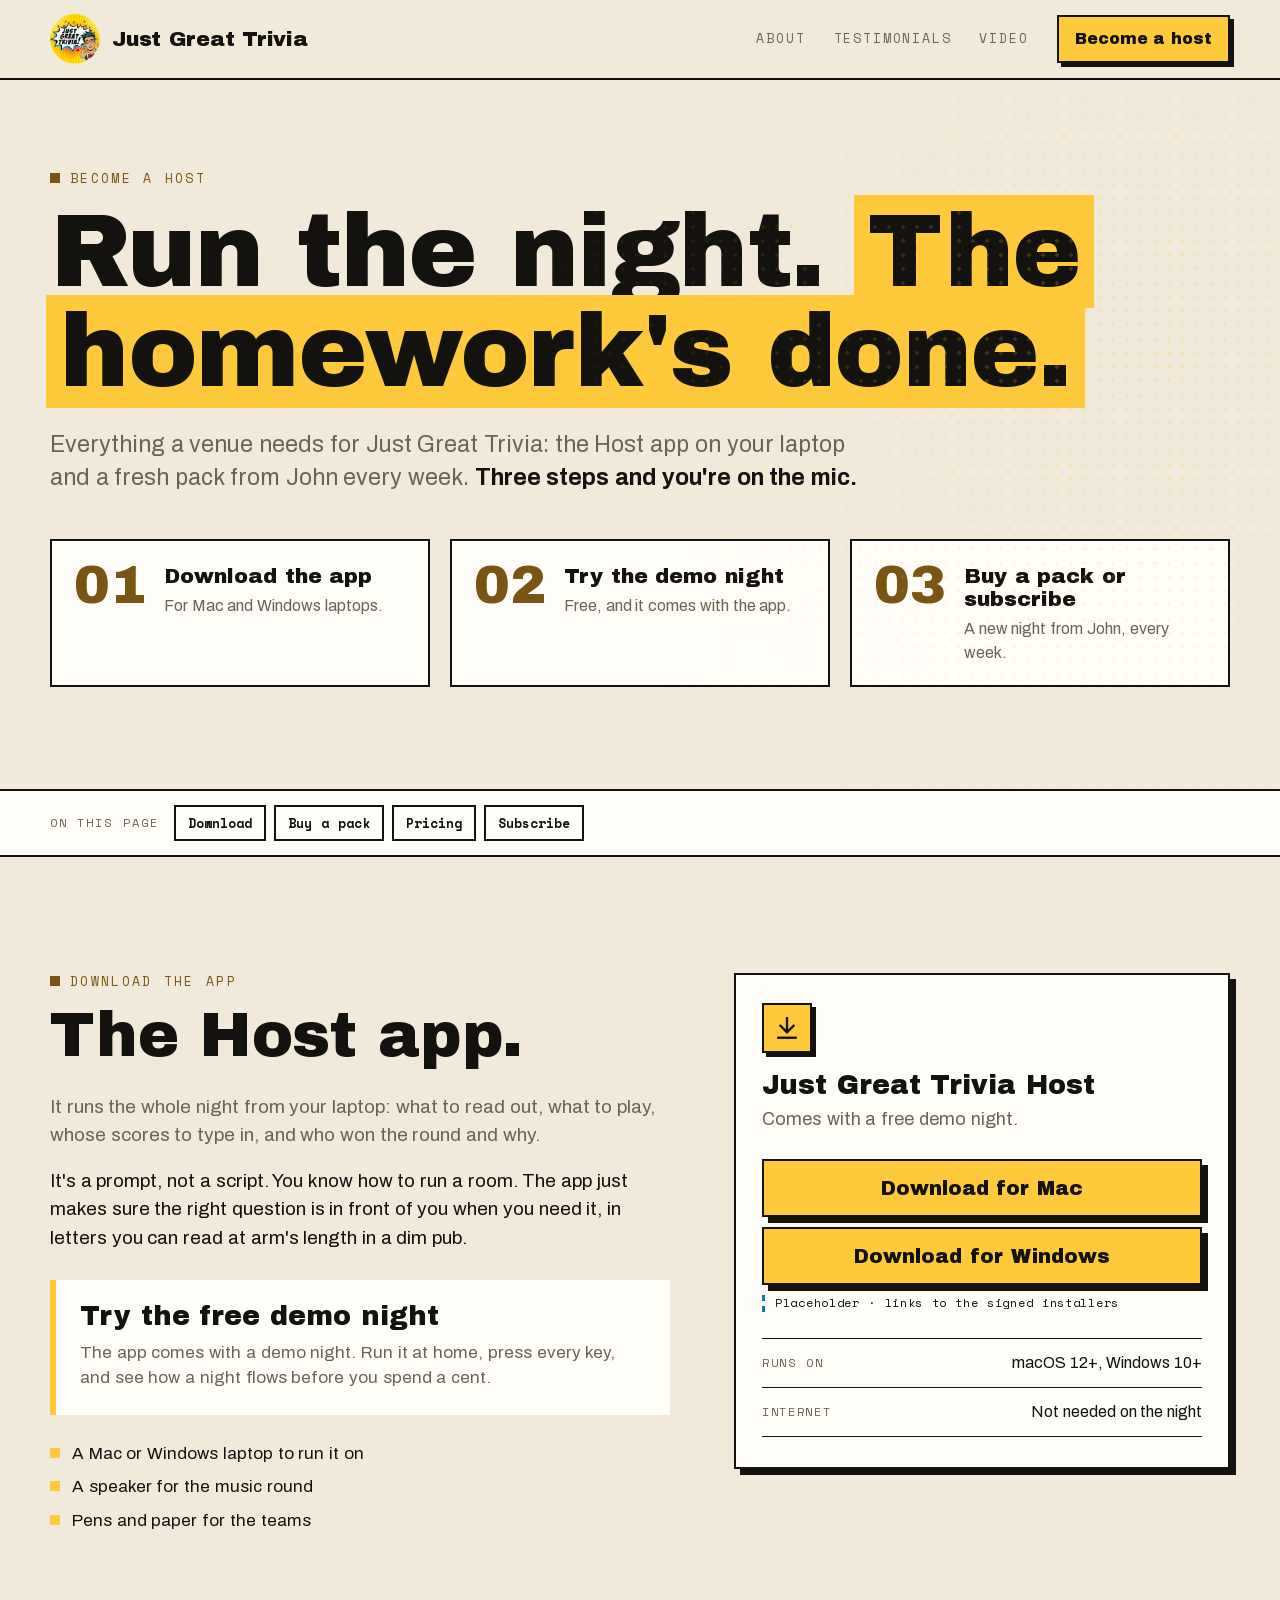
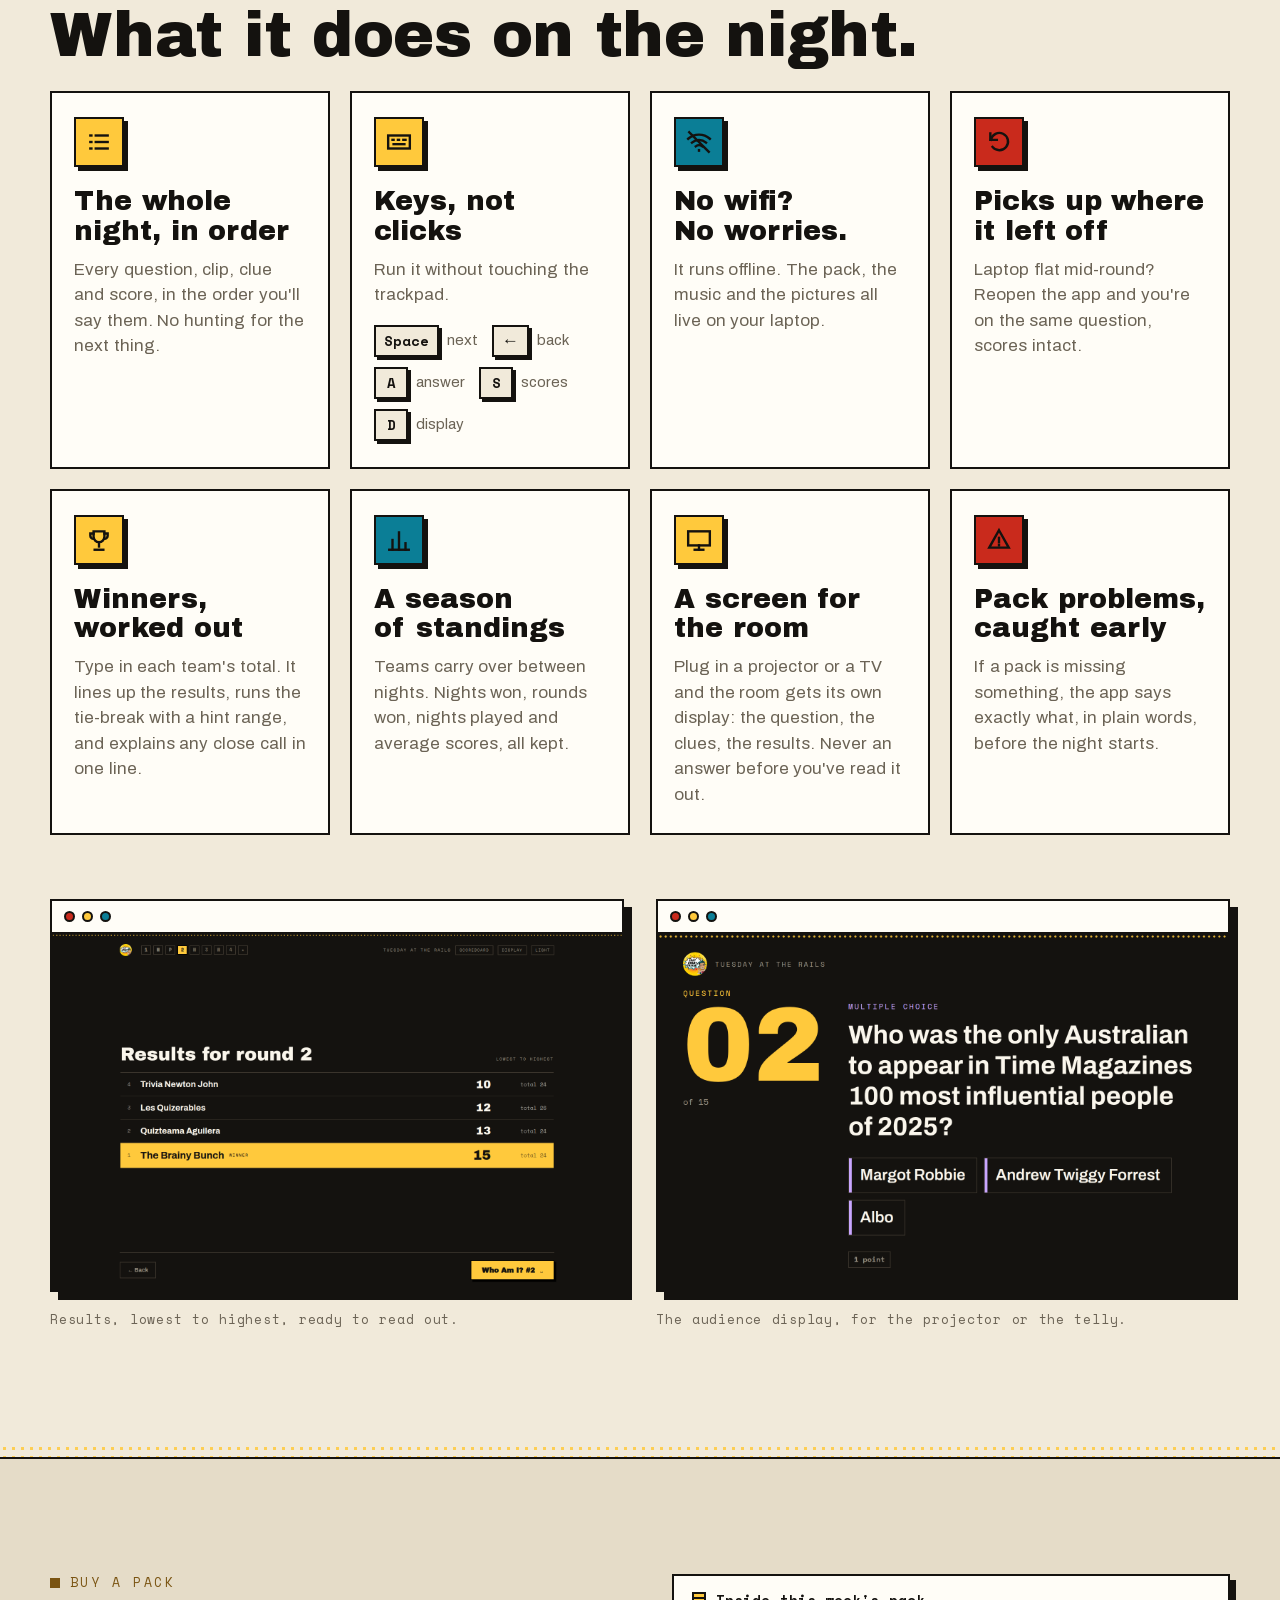
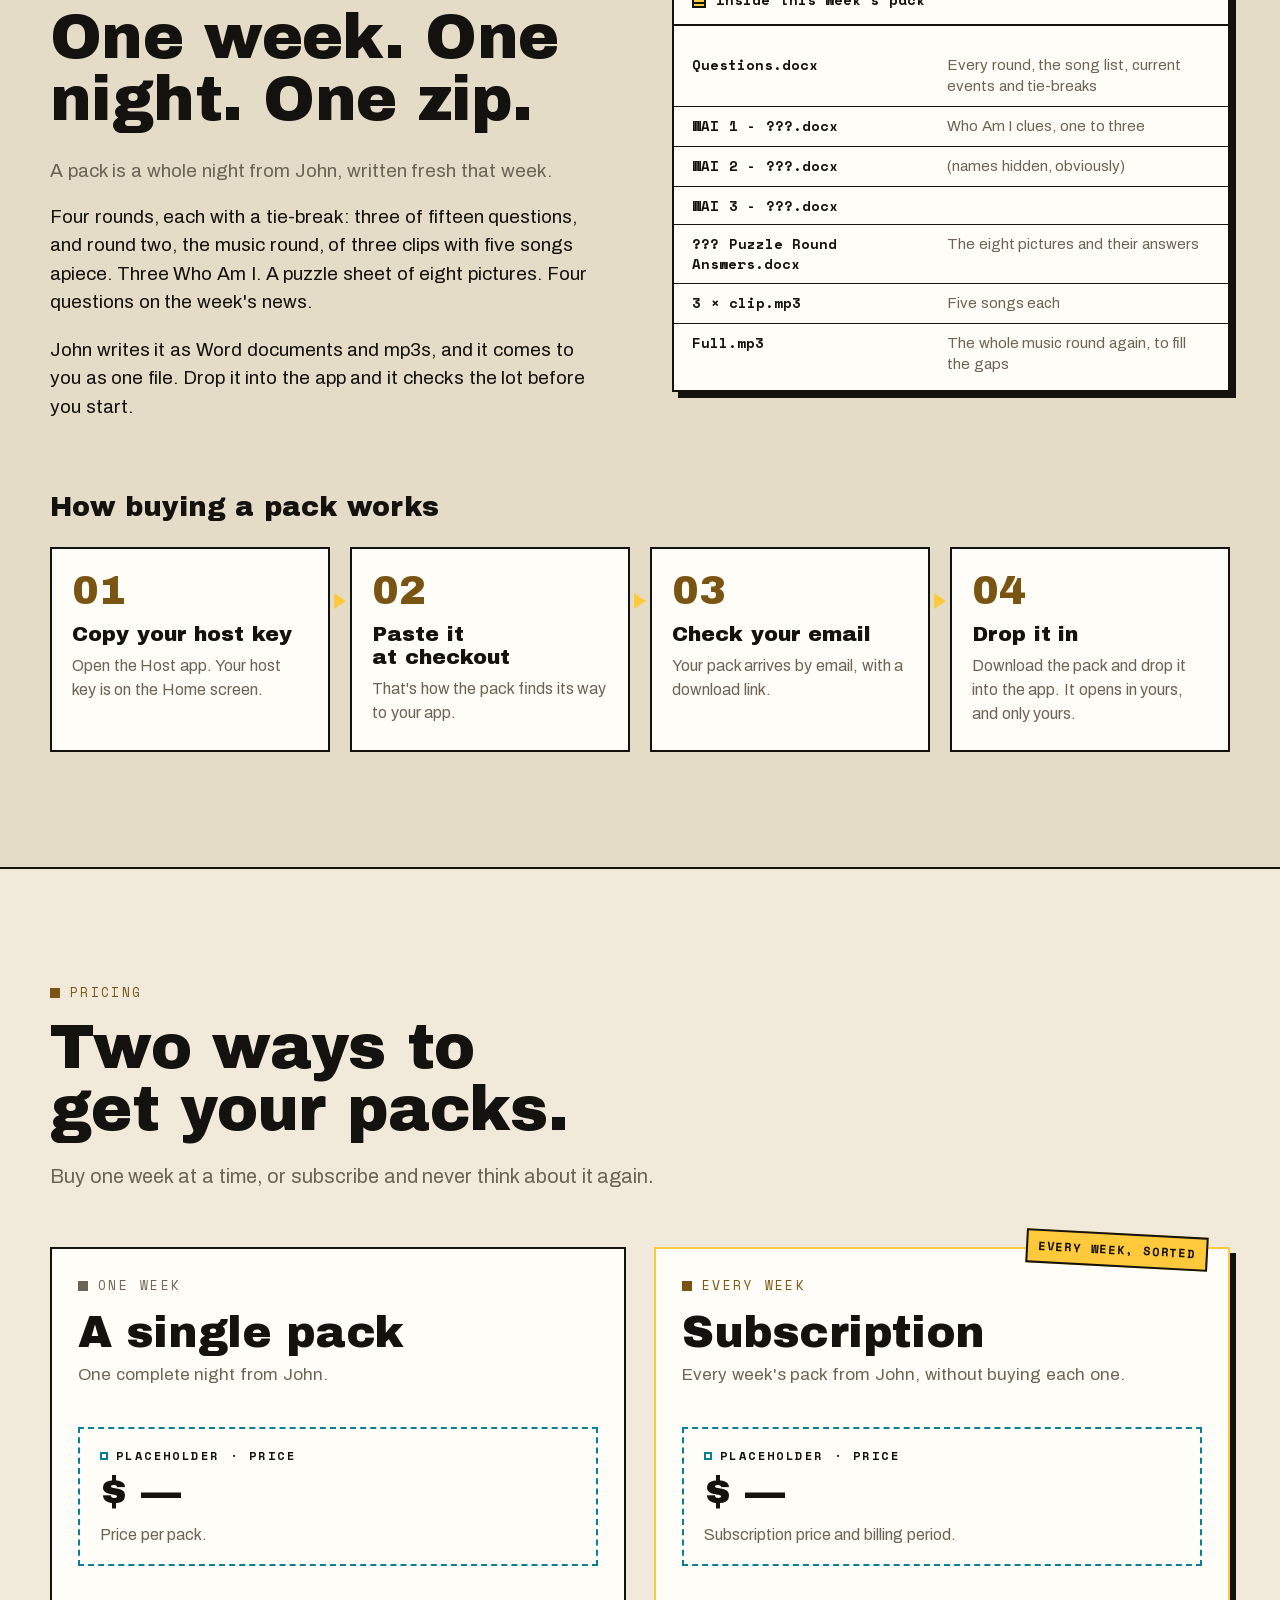
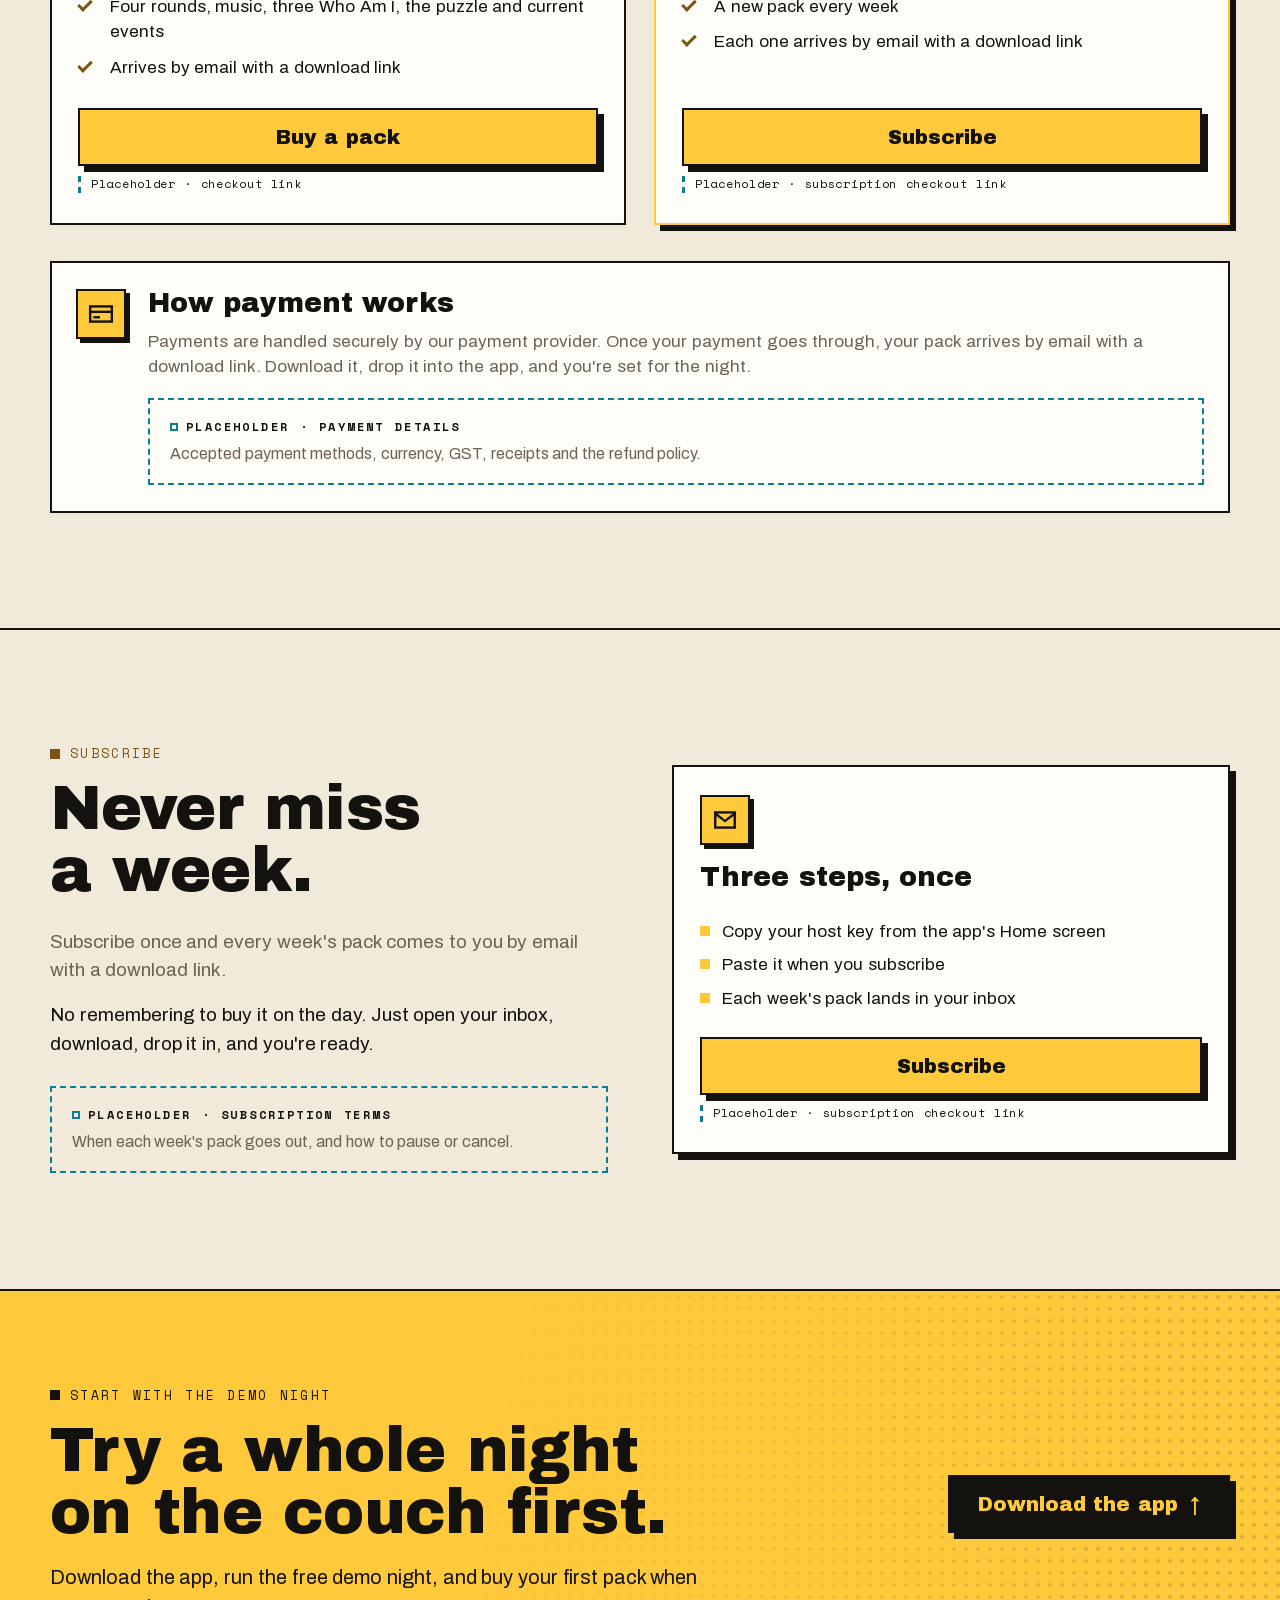
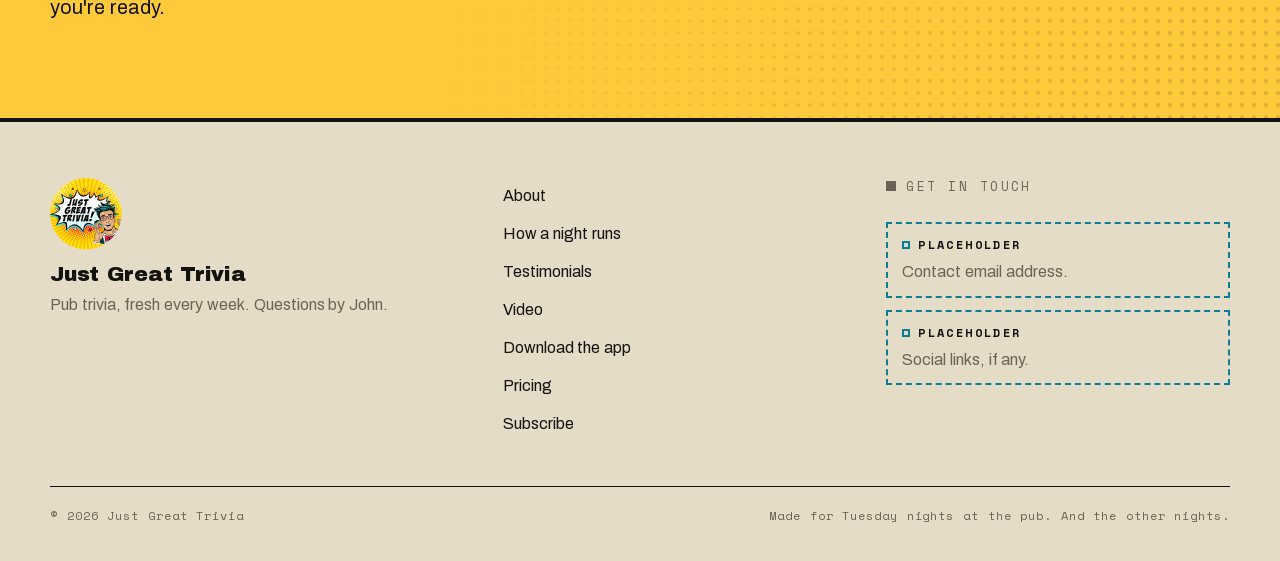
==== commit e58a6462: "Website preview from jgt-host e4aafa7" ====
--- a/host/index.html
+++ b/host/index.html
@@ -4,7 +4,7 @@
   <meta charset="utf-8">
   <meta name="viewport" content="width=device-width, initial-scale=1">
   <title>Become a host · Just Great Trivia</title>
-  <meta name="description" content="Run Just Great Trivia at your venue. Download the Host app, try the free demo night, then buy a weekly pack or subscribe. Packs are sealed to your copy of the app.">
+  <meta name="description" content="Run Just Great Trivia at your venue. Download the Host app, try the free demo night, then buy a weekly pack or subscribe.">
   <meta name="color-scheme" content="dark light">
   <meta name="theme-color" content="#14120F" media="(prefers-color-scheme: dark)">
   <meta name="theme-color" content="#F1EADA" media="(prefers-color-scheme: light)">
@@ -74,7 +74,6 @@
           <li><a href="#buy">Buy a pack</a></li>
           <li><a href="#pricing">Pricing</a></li>
           <li><a href="#subscribe">Subscribe</a></li>
-          <li><a href="#protected">Sealed packs</a></li>
         </ul>
       </div>
     </nav>
@@ -200,7 +199,7 @@
             <div class="prose">
               <p class="lede">A pack is a whole night from John, written fresh that week.</p>
               <p>Four rounds, each with a tie-break: three of fifteen questions, and round two, the music round, of three clips with five songs apiece. Three Who Am I. A puzzle sheet of eight pictures. Four questions on the week's news.</p>
-              <p>John writes it as Word documents and mp3s, and it comes to you as one file, sealed to your copy of the app. Drop it into the app and it checks the lot before you start.</p>
+              <p>John writes it as Word documents and mp3s, and it comes to you as one file. Drop it into the app and it checks the lot before you start.</p>
             </div>
           </div>
           <div class="zip frame frame--shadow" role="group" aria-label="What's in a pack">
@@ -227,7 +226,7 @@
           <li>
             <span class="flow__n" aria-hidden="true">02</span>
             <h4 class="h3">Paste it at checkout</h4>
-            <p>That's how your pack gets sealed to your copy of the app.</p>
+            <p>That's how the pack finds its way to your app.</p>
           </li>
           <li>
             <span class="flow__n" aria-hidden="true">03</span>
@@ -265,7 +264,6 @@
             </div>
             <ul class="ticks">
               <li>Four rounds, music, three Who Am I, the puzzle and current events</li>
-              <li>Sealed to your copy of the app</li>
               <li>Arrives by email with a download link</li>
             </ul>
             <!-- PLACEHOLDER: checkout link for a single pack (payments are follow-up issue #9). -->
@@ -288,7 +286,6 @@
             </div>
             <ul class="ticks">
               <li>A new pack every week</li>
-              <li>Each one sealed to your copy of the app</li>
               <li>Each one arrives by email with a download link</li>
             </ul>
             <!-- PLACEHOLDER: checkout link for the subscription (payments are follow-up issue #9). -->
@@ -322,7 +319,7 @@
             <p class="kicker kicker--accent">Subscribe</p>
             <h2 class="h2" id="subscribe-title">Never miss a week.</h2>
             <div class="prose">
-              <p class="lede">Subscribe once and every week's pack comes to you: sealed to your host key, delivered by email with a download link.</p>
+              <p class="lede">Subscribe once and every week's pack comes to you by email with a download link.</p>
               <p>No remembering to buy it on the day. Just open your inbox, download, drop it in, and you're ready.</p>
             </div>
             <!-- PLACEHOLDER: subscription terms. When each week's pack goes out (day and time), and how to pause or cancel. -->
@@ -346,53 +343,6 @@
             </div>
           </div>
         </div>
-      </div>
-    </section>
-
-    <!-- ── How your packs are protected ─────────────────────────────────────── -->
-    <section class="section section--sunk" id="protected" aria-labelledby="protected-title">
-      <div class="wrap">
-        <div class="split split--center">
-          <div>
-            <p class="kicker kicker--alarm">How your packs are protected</p>
-            <h2 class="h2" id="protected-title">Sealed to your app. Yours alone.</h2>
-            <div class="prose">
-              <p class="lede">Every pack is sealed to the copy of the app it was bought for.</p>
-              <p>Your host key tells checkout which copy that is. The pack you download opens in your app and nowhere else, so forwarding the email or copying the file gets nobody anywhere.</p>
-              <p>That's why packs can't be shared. It keeps the answers a surprise on the night, and the pack you paid for stays yours.</p>
-            </div>
-          </div>
-          <div class="seal">
-            <p class="stamp" aria-hidden="true">Sealed</p>
-            <div class="seal__card frame frame--shadow" role="group" aria-label="Where a sealed pack opens">
-              <p class="seal__row"><b>Your app</b><span class="ok">Opens</span></p>
-              <p class="seal__row"><b>A mate's app</b><span class="no">Won't open</span></p>
-              <p class="seal__row"><b>Forwarded pack</b><span class="no">Won't open</span></p>
-            </div>
-          </div>
-        </div>
-
-        <dl class="faq">
-          <div>
-            <dt>Where's my host key?</dt>
-            <dd>On the Home screen of the Host app. Copy it, then paste it at checkout.</dd>
-          </div>
-          <div>
-            <dt>Can I share a pack with another venue?</dt>
-            <dd>No. It only opens in the app it was bought for, so each host needs their own.</dd>
-          </div>
-          <div>
-            <dt>Is the demo night free?</dt>
-            <dd>Yes. It comes with the app, so you can run a whole night before you buy anything.</dd>
-          </div>
-          <div>
-            <dt>New laptop?</dt>
-            <dd>
-              <!-- PLACEHOLDER: what a host does when they change laptops (moving to a new host key, re-downloading packs). -->
-              <span class="ph ph--inline">Placeholder · what to do when you change laptops</span>
-            </dd>
-          </div>
-        </dl>
       </div>
     </section>
 
--- a/assets/site.css
+++ b/assets/site.css
@@ -348,8 +348,6 @@
 .payment p { font-size: 17px; color: var(--muted); }
 .payment .ph { margin-top: 18px; }
 
-.seal { position: relative; display: grid; place-items: center; }
-.stamp { display: inline-block; padding: 14px 22px; border: 5px double var(--alarm); color: var(--alarm); font-family: var(--display); font-size: clamp(40px, 7vw, 76px); line-height: 1; letter-spacing: .04em; text-transform: uppercase; transform: rotate(-9deg); }
 .seal__card { width: 100%; max-width: 440px; padding: 26px 24px; margin-top: -18px; }
 .seal__row { display: grid; grid-template-columns: 10.5em minmax(0, 1fr); align-items: center; gap: 12px; margin: 0; padding: 14px 0; border-bottom: 1px solid var(--rule); font-size: 16px; }
 .seal__row:last-child { border-bottom: 0; }
